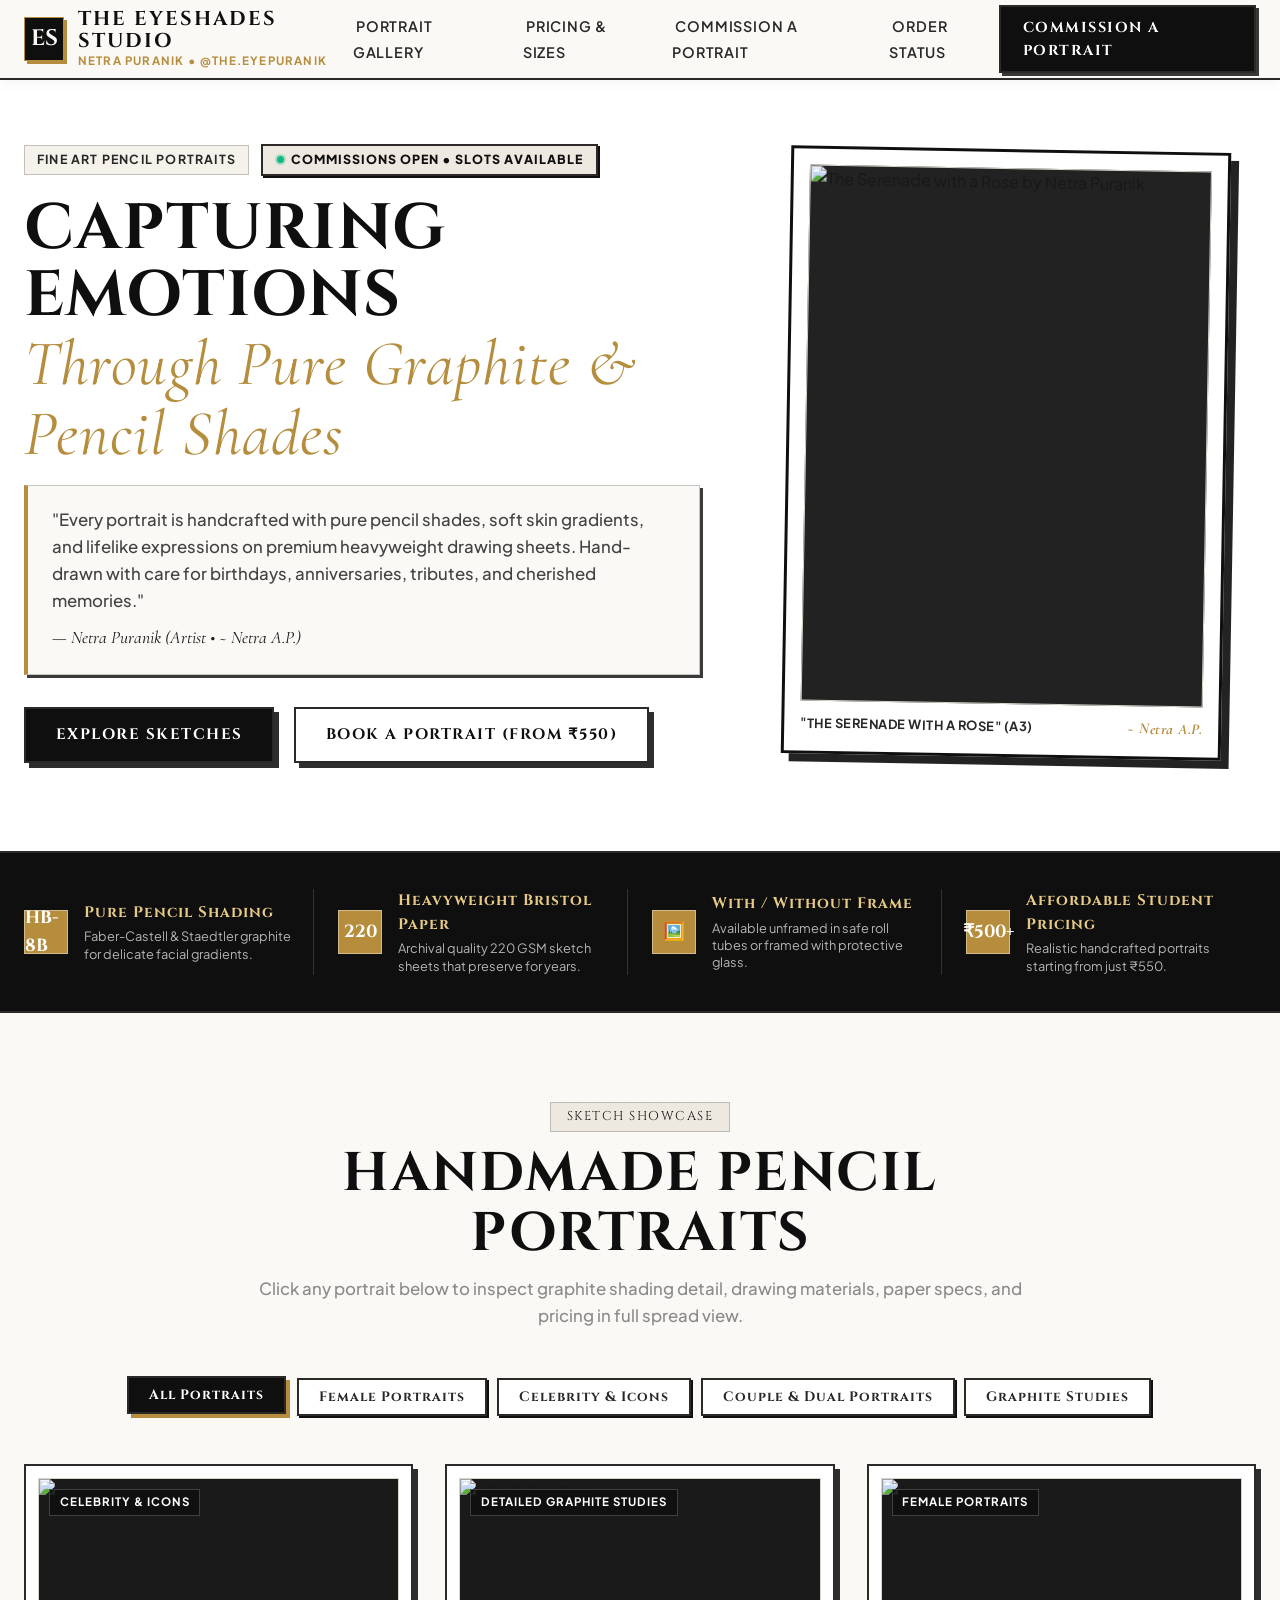
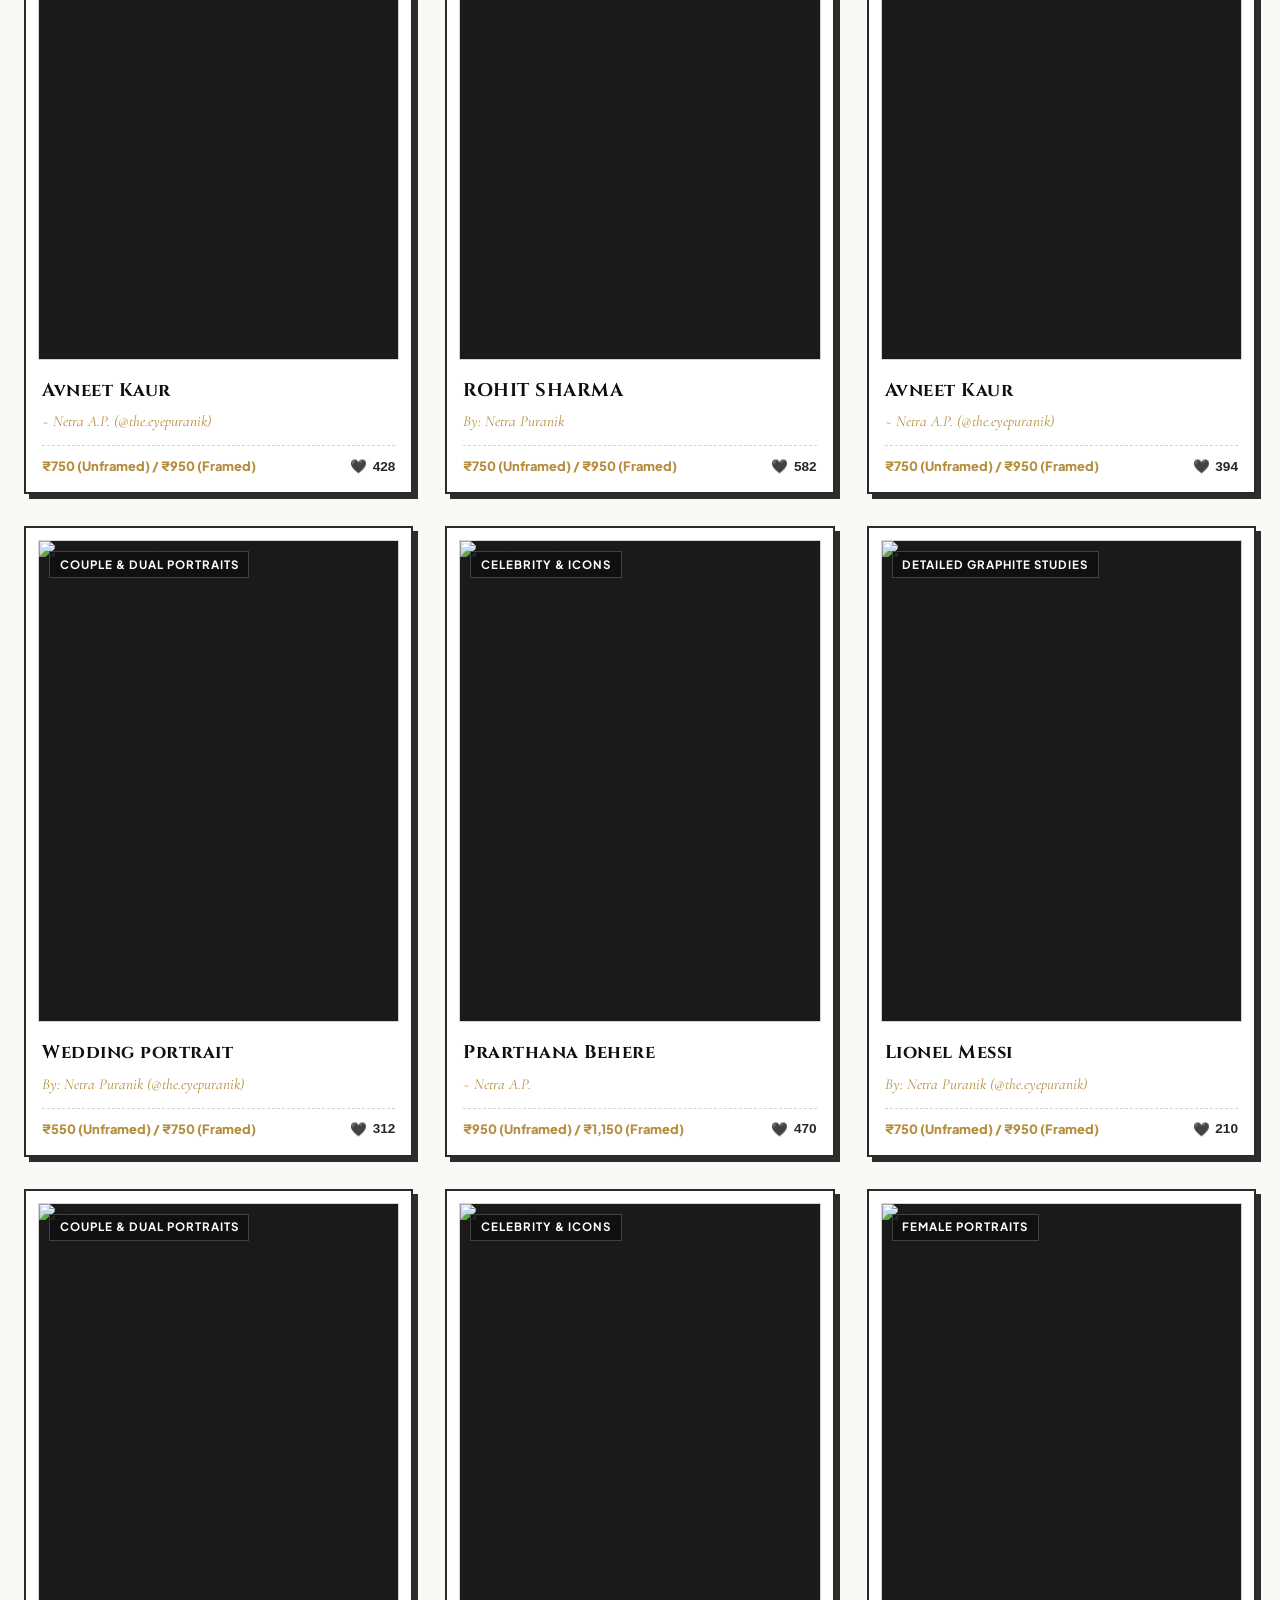
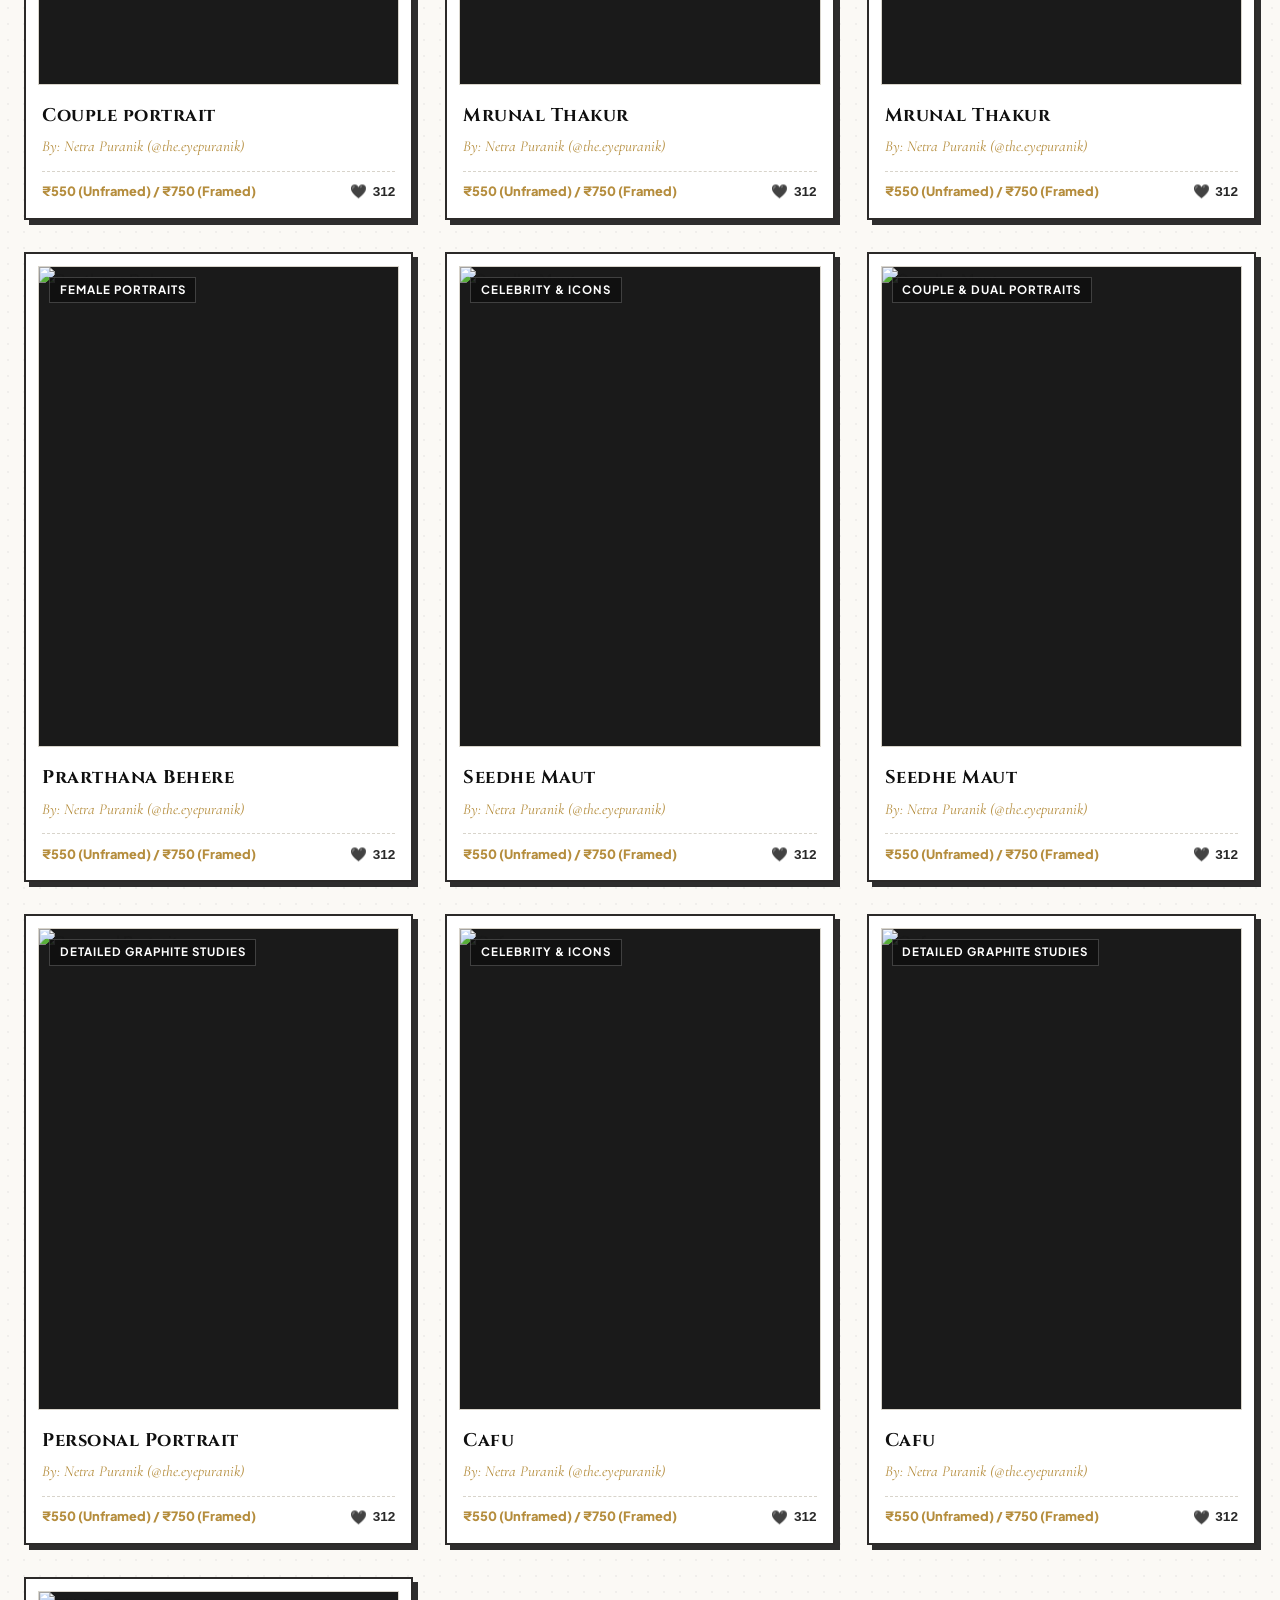
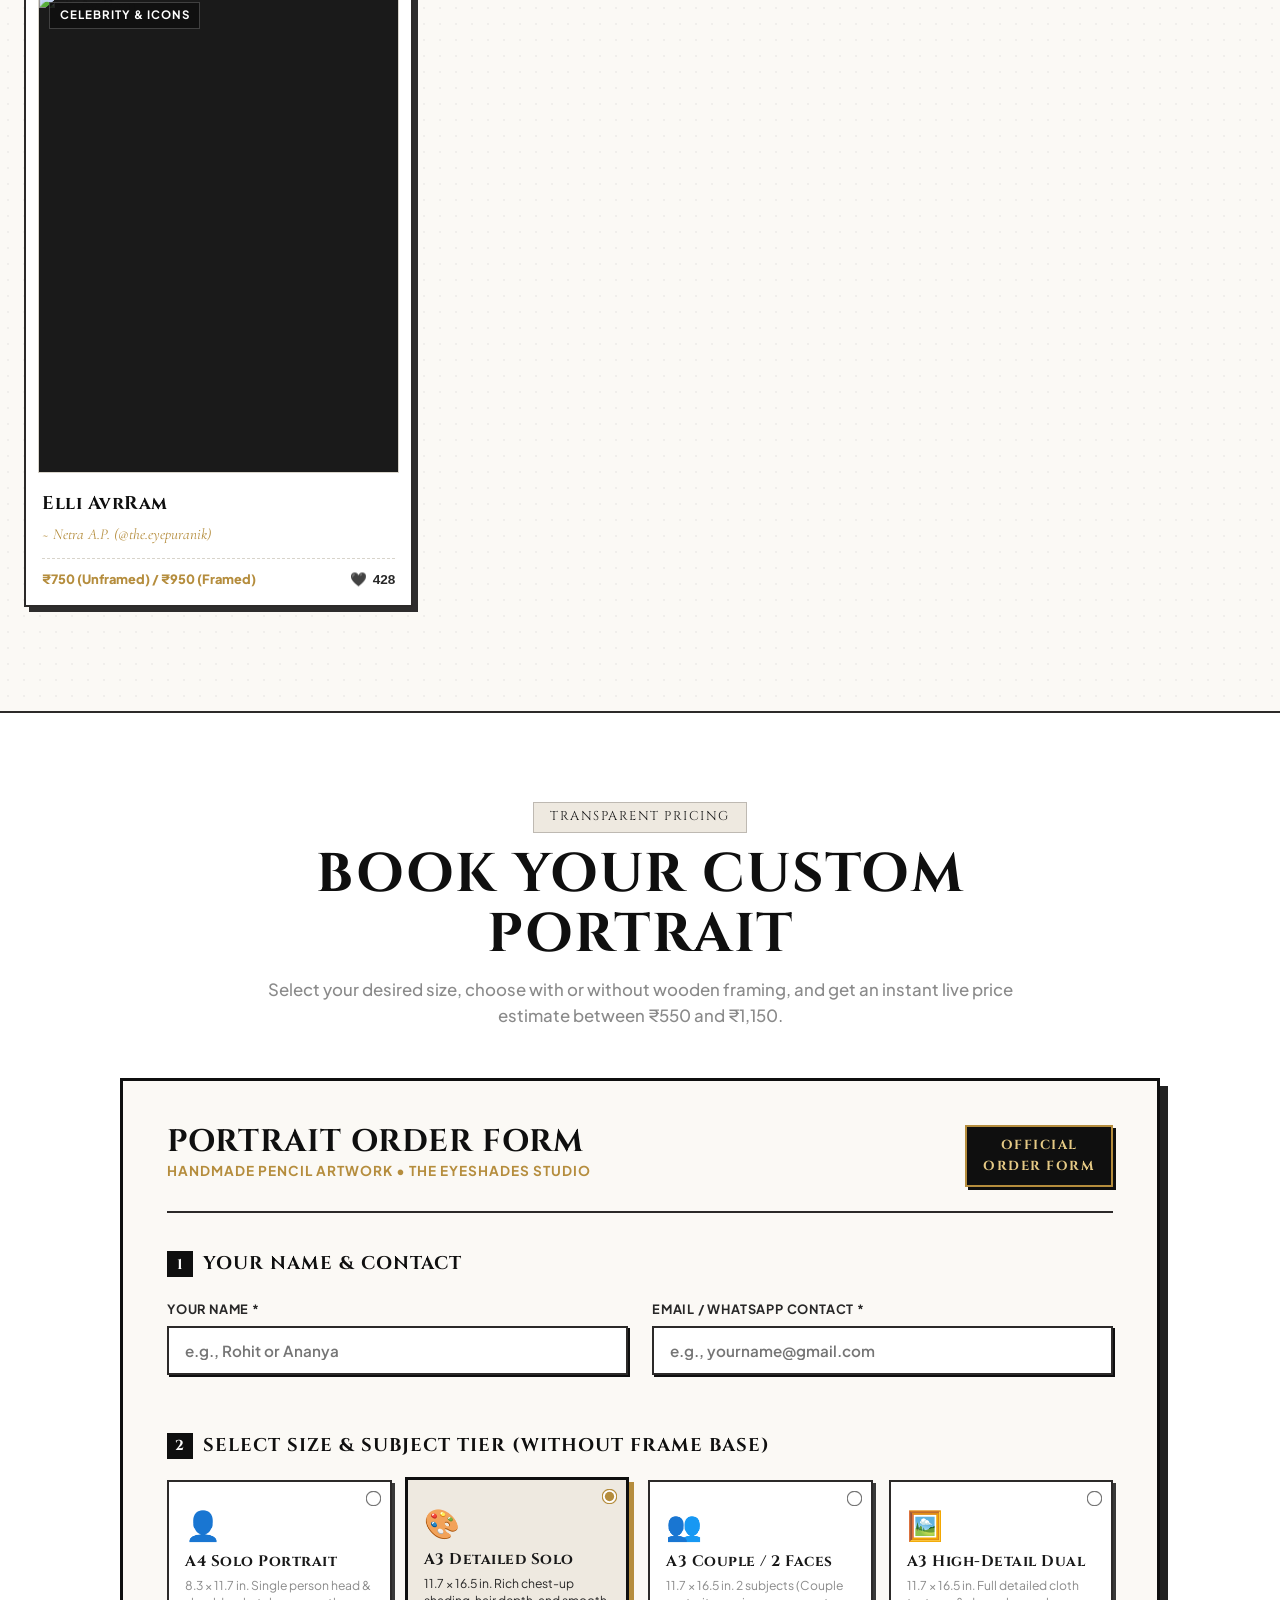
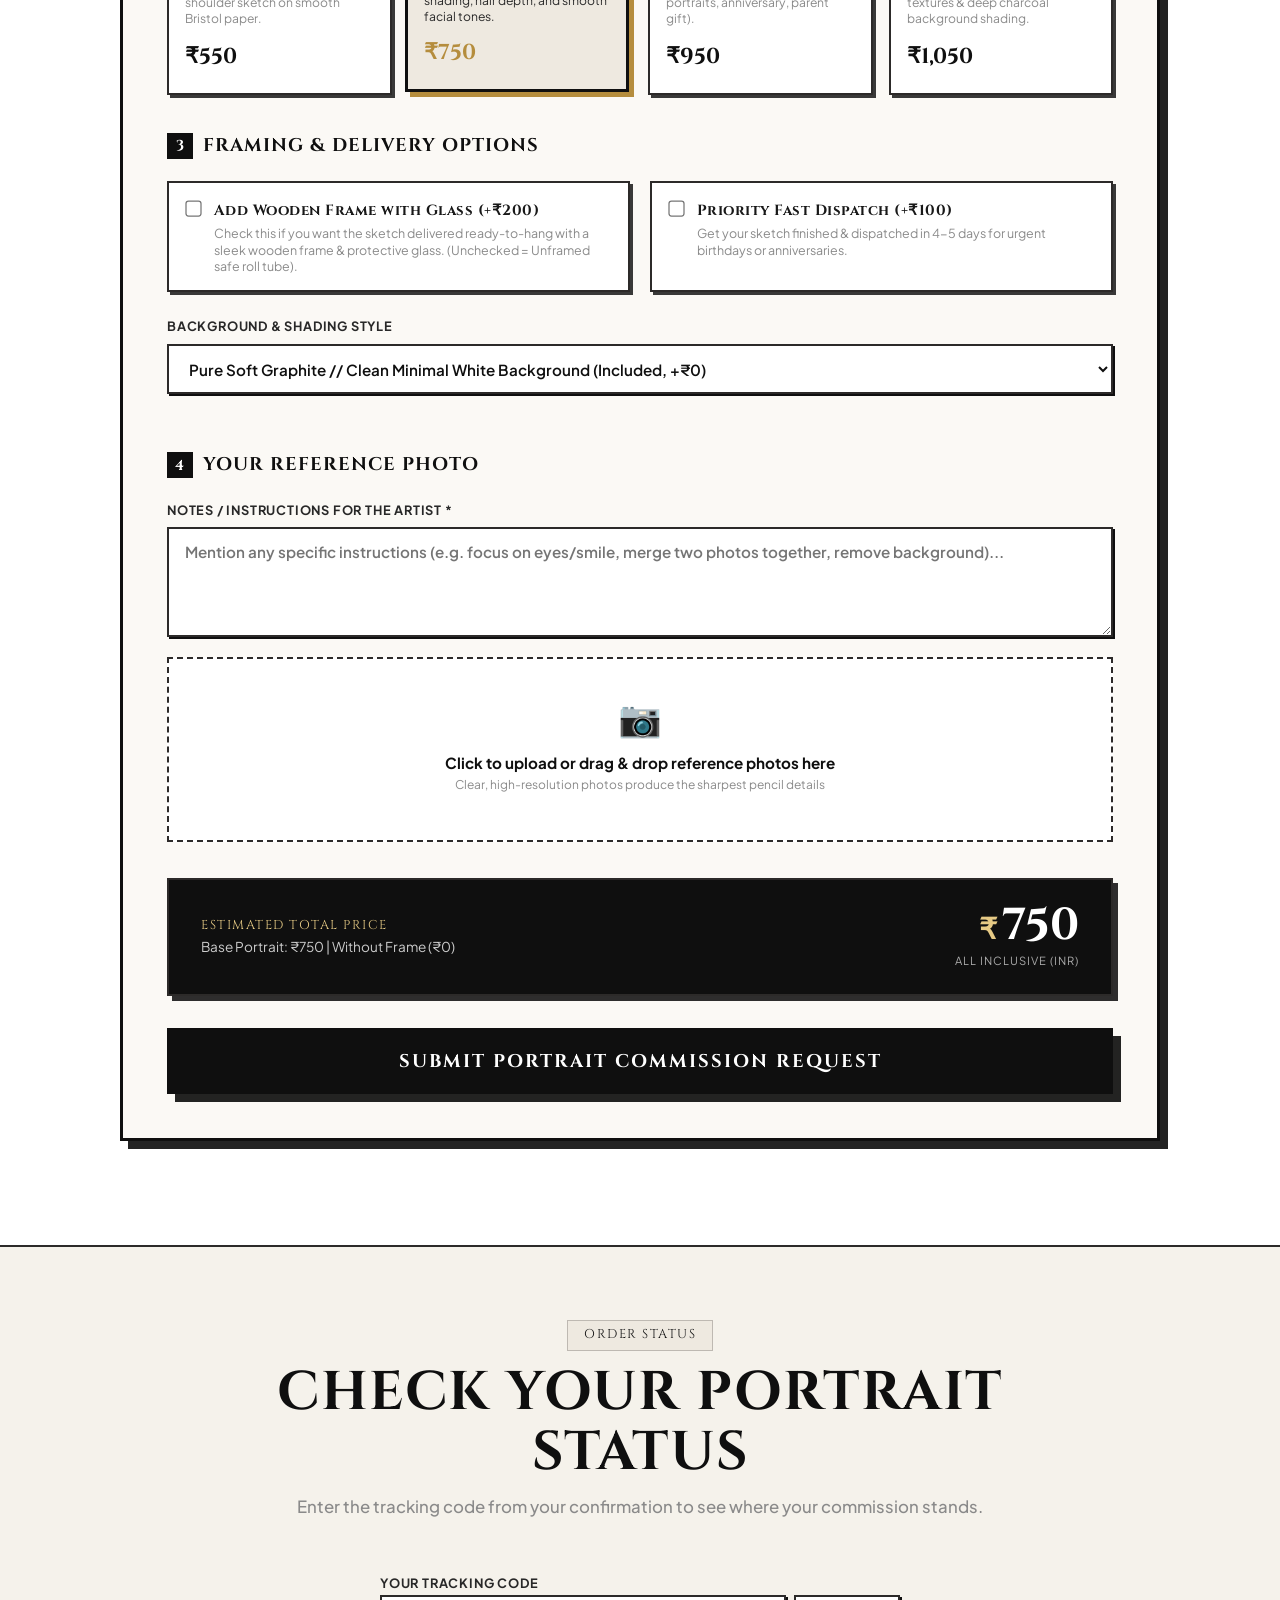
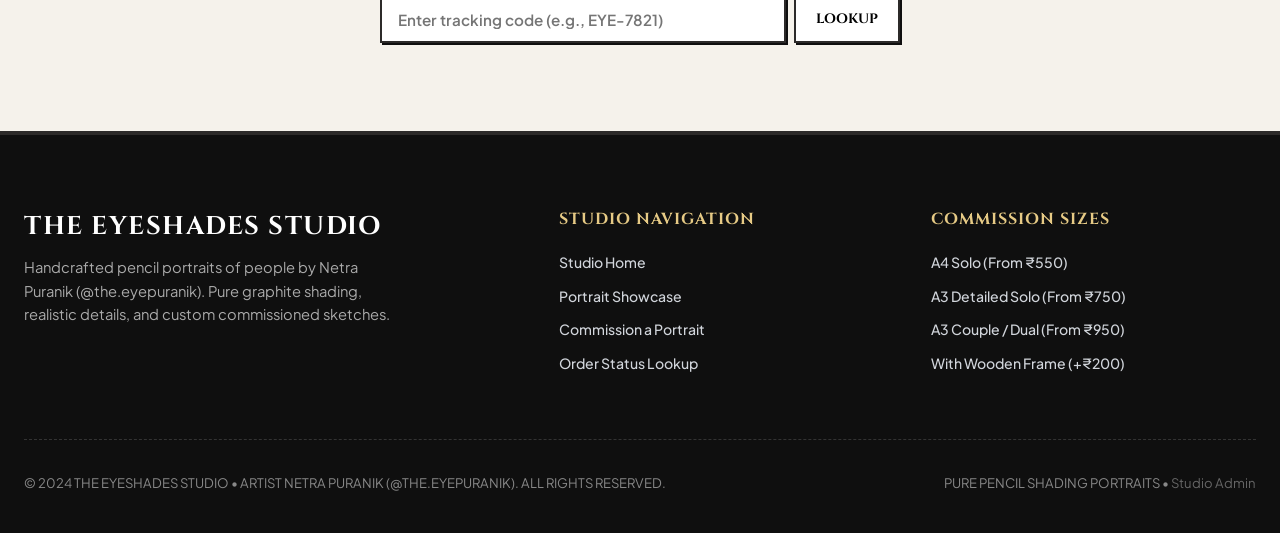
==== index.html @ 14cde2cb "Add files via upload Initial commit: EyeShades Studio frontend + admin dashboard" ====
<!DOCTYPE html>
<html lang="en">
<head>
  <meta charset="UTF-8">
  <meta name="viewport" content="width=device-width, initial-scale=1.0">
  <title>The EyeShades Studio // Handcrafted Pencil Portraits by Netra Puranik</title>
  <meta name="description" content="The EyeShades Studio — Handcrafted realistic pencil portraits and custom graphite sketches of people by artist Netra Puranik (@the.eyepuranik). Pure pencil shades, lifelike emotion, and custom portrait commissions.">
  
  <!-- Stylesheets -->
  <link rel="stylesheet" href="styles.css">
  <link rel="icon" href="data:image/svg+xml,<svg xmlns=%22http://www.w3.org/2000/svg%22 viewBox=%220 0 100 100%22><text y=%22.9em%22 font-size=%2290%22>✏️</text></svg>">
</head>
<body>

  <!-- STICKY STUDIO NAVIGATION -->
  <header class="studio-header">
    <div class="studio-container">
      <div class="nav-wrapper">
        <a href="#hero" class="brand-badge" aria-label="The EyeShades Studio Home">
          <div class="brand-logo-monogram">ES</div>
          <div class="brand-title-wrap">
            <span class="brand-name">THE EYESHADES STUDIO</span>
            <span class="brand-artist-tag">NETRA PURANIK &bull; @THE.EYEPURANIK</span>
          </div>
        </a>

        <nav>
          <ul class="nav-links">
            <li><a href="#gallery" class="nav-link">Portrait Gallery</a></li>
            <li><a href="#pricing" class="nav-link">Pricing &amp; Sizes</a></li>
            <li><a href="#commission" class="nav-link">Commission a Portrait</a></li>
            <li><a href="#queue" class="nav-link">Order Status</a></li>
          </ul>
        </nav>

        <div class="nav-actions">
          <a href="#commission" class="btn-nav-commission">
            <span>COMMISSION A PORTRAIT</span>
          </a>
        </div>
      </div>
    </div>
  </header>

  <!-- =========================================================================
       HERO SECTION: THE ARTISAN PORTRAIT STUDIO
       ========================================================================= -->
  <section id="hero" class="hero-section sketch-paper-pattern">
    <div class="studio-container">
      <div class="hero-grid">
        
        <!-- Left Hero Content -->
        <div class="hero-left-pane">
          <div class="hero-badge-row">
            <span class="hero-studio-pill">FINE ART PENCIL PORTRAITS</span>
            <div class="hero-availability-tag">
              <span class="pulse-dot-green"></span>
              <span>COMMISSIONS OPEN &bull; SLOTS AVAILABLE</span>
            </div>
          </div>

          <h1 class="hero-main-title">
            CAPTURING EMOTIONS <br>
            <span class="serif-italic">Through Pure Graphite &amp; Pencil Shades</span>
          </h1>

          <div class="hero-statement-box">
            <p>
              "Every portrait is handcrafted with pure pencil shades, soft skin gradients, and lifelike expressions on premium heavyweight drawing sheets. Hand-drawn with care for birthdays, anniversaries, tributes, and cherished memories."
            </p>
            <span class="hero-artist-sign">— Netra Puranik (Artist &bull; ~ Netra A.P.)</span>
          </div>

          <div class="hero-cta-group">
            <a href="#gallery" class="btn-studio-primary">
              <span>EXPLORE SKETCHES</span>
            </a>
            <a href="#commission" class="btn-studio-secondary">
              <span>BOOK A PORTRAIT (FROM ₹550)</span>
            </a>
          </div>
        </div>

        <!-- Right Hero Framed Portrait Showcase -->
        <div class="hero-framed-showcase">
          <div class="portrait-mat-frame">
            <div class="portrait-inner-photo">
              <img src="images/Avneet Kaur.jpeg" alt="The Serenade with a Rose by Netra Puranik" onerror="this.onerror=null; this.src='images/portrait_rohit_sharma.jpg';">
            </div>
            <div class="portrait-frame-caption">
              <span>"The Serenade with a Rose" (A3)</span>
              <span class="signature-stamp">~ Netra A.P.</span>
            </div>
          </div>
        </div>

      </div>
    </div>
  </section>

  <!-- =========================================================================
       SECTION: THE CRAFT & ARTISAN MATERIALS
       ========================================================================= -->
  <section id="craft" class="craft-strip-section">
    <div class="studio-container">
      <div class="craft-grid">
        
        <div class="craft-item">
          <div class="craft-icon-badge">HB-8B</div>
          <div class="craft-text">
            <h4>Pure Pencil Shading</h4>
            <p>Faber-Castell &amp; Staedtler graphite for delicate facial gradients.</p>
          </div>
        </div>

        <div class="craft-item">
          <div class="craft-icon-badge">220</div>
          <div class="craft-text">
            <h4>Heavyweight Bristol Paper</h4>
            <p>Archival quality 220 GSM sketch sheets that preserve for years.</p>
          </div>
        </div>

        <div class="craft-item">
          <div class="craft-icon-badge">🖼️</div>
          <div class="craft-text">
            <h4>With / Without Frame</h4>
            <p>Available unframed in safe roll tubes or framed with protective glass.</p>
          </div>
        </div>

        <div class="craft-item">
          <div class="craft-icon-badge">₹500+</div>
          <div class="craft-text">
            <h4>Affordable Student Pricing</h4>
            <p>Realistic handcrafted portraits starting from just ₹550.</p>
          </div>
        </div>

      </div>
    </div>
  </section>

  <!-- =========================================================================
       SECTION: PORTRAIT GALLERY
       ========================================================================= -->
  <section id="gallery" class="gallery-section">
    <div class="studio-container">
      
      <div class="section-header-wrap">
        <span class="section-pill-tag">SKETCH SHOWCASE</span>
        <h2 class="section-heading">HANDMADE PENCIL PORTRAITS</h2>
        <p class="section-subtext">
          Click any portrait below to inspect graphite shading detail, drawing materials, paper specs, and pricing in full spread view.
        </p>
      </div>

      <!-- Filter Tabs -->
      <div class="filter-tabs-strip" id="filterTabs">
        <button class="filter-tab-btn active" data-category="All Portraits">All Portraits</button>
        <button class="filter-tab-btn" data-category="Female Portraits">Female Portraits</button>
        <button class="filter-tab-btn" data-category="Celebrity & Icons">Celebrity &amp; Icons</button>
        <button class="filter-tab-btn" data-category="Couple & Dual Portraits">Couple &amp; Dual Portraits</button>
        <button class="filter-tab-btn" data-category="Detailed Graphite Studies">Graphite Studies</button>
      </div>

      <!-- Portrait Grid -->
      <div class="portrait-grid" id="portraitGalleryGrid">
        <!-- Injected dynamically via app.js -->
      </div>

    </div>
  </section>

  <!-- =========================================================================
       SECTION: COMMISSION INTAKE FORM (THE PORTRAIT AGREEMENT)
       ========================================================================= -->
  <section id="commission" class="commission-section">
    <div class="studio-container">

      <div class="section-header-wrap" id="pricing">
        <span class="section-pill-tag">TRANSPARENT PRICING</span>
        <h2 class="section-heading">BOOK YOUR CUSTOM PORTRAIT</h2>
        <p class="section-subtext">
          Select your desired size, choose with or without wooden framing, and get an instant live price estimate between ₹550 and ₹1,150.
        </p>
      </div>

      <div class="commission-card-frame">
        
        <!-- Header Seal -->
        <div class="commission-header-seal">
          <div class="seal-title-wrap">
            <h3>PORTRAIT ORDER FORM</h3>
            <p>HANDMADE PENCIL ARTWORK &bull; THE EYESHADES STUDIO</p>
          </div>
          <div class="studio-wax-seal">
            <span>OFFICIAL<br>ORDER FORM</span>
          </div>
        </div>

        <form id="commissionForm" novalidate>
          
          <!-- Step 1: Client Information -->
          <fieldset class="form-step-fieldset">
            <legend class="form-step-legend">
              <span class="step-num-badge">1</span>
              <span>YOUR NAME &amp; CONTACT</span>
            </legend>
            
            <div class="form-2col">
              <div class="form-field-group">
                <label for="clientName" class="form-field-label">Your Name *</label>
                <input type="text" id="clientName" class="form-input-text" placeholder="e.g., Rohit or Ananya" required>
              </div>

              <div class="form-field-group">
                <label for="clientEmail" class="form-field-label">Email / WhatsApp Contact *</label>
                <input type="email" id="clientEmail" class="form-input-text" placeholder="e.g., yourname@gmail.com" required>
              </div>
            </div>
          </fieldset>

          <!-- Step 2: Size & Subject Tier -->
          <fieldset class="form-step-fieldset">
            <legend class="form-step-legend">
              <span class="step-num-badge">2</span>
              <span>SELECT SIZE &amp; SUBJECT TIER (WITHOUT FRAME BASE)</span>
            </legend>

            <div class="portrait-tiers-grid">
              
              <!-- Tier 1: A4 Solo -->
              <label class="portrait-tier-card">
                <input type="radio" name="portraitTier" value="tier-a4-solo">
                <span class="tier-icon-symbol">👤</span>
                <h4 class="tier-title">A4 Solo Portrait</h4>
                <p class="tier-desc">8.3 &times; 11.7 in. Single person head &amp; shoulder sketch on smooth Bristol paper.</p>
                <div class="tier-price-val">₹550</div>
              </label>

              <!-- Tier 2: A3 Solo (Default) -->
              <label class="portrait-tier-card selected">
                <input type="radio" name="portraitTier" value="tier-a3-solo" checked>
                <span class="tier-icon-symbol">🎨</span>
                <h4 class="tier-title">A3 Detailed Solo</h4>
                <p class="tier-desc">11.7 &times; 16.5 in. Rich chest-up shading, hair depth, and smooth facial tones.</p>
                <div class="tier-price-val">₹750</div>
              </label>

              <!-- Tier 3: A3 Couple -->
              <label class="portrait-tier-card">
                <input type="radio" name="portraitTier" value="tier-a3-couple">
                <span class="tier-icon-symbol">👥</span>
                <h4 class="tier-title">A3 Couple / 2 Faces</h4>
                <p class="tier-desc">11.7 &times; 16.5 in. 2 subjects (Couple portraits, anniversary, parent gift).</p>
                <div class="tier-price-val">₹950</div>
              </label>

              <!-- Tier 4: A3 Detailed Couple -->
              <label class="portrait-tier-card">
                <input type="radio" name="portraitTier" value="tier-a3-detailed">
                <span class="tier-icon-symbol">🖼️</span>
                <h4 class="tier-title">A3 High-Detail Dual</h4>
                <p class="tier-desc">11.7 &times; 16.5 in. Full detailed cloth textures &amp; deep charcoal background shading.</p>
                <div class="tier-price-val">₹1,050</div>
              </label>

            </div>
          </fieldset>

          <!-- Step 3: Framing & Options -->
          <fieldset class="form-step-fieldset">
            <legend class="form-step-legend">
              <span class="step-num-badge">3</span>
              <span>FRAMING &amp; DELIVERY OPTIONS</span>
            </legend>

            <div class="options-2col-grid">
              
              <!-- Framing Option: +₹200 -->
              <label class="option-toggle-card">
                <input type="checkbox" id="framingToggle">
                <div class="option-text">
                  <h5>Add Wooden Frame with Glass (+₹200)</h5>
                  <p>Check this if you want the sketch delivered ready-to-hang with a sleek wooden frame &amp; protective glass. (Unchecked = Unframed safe roll tube).</p>
                </div>
              </label>

              <!-- Rush Order: +₹100 -->
              <label class="option-toggle-card">
                <input type="checkbox" id="rushToggle">
                <div class="option-text">
                  <h5>Priority Fast Dispatch (+₹100)</h5>
                  <p>Get your sketch finished &amp; dispatched in 4-5 days for urgent birthdays or anniversaries.</p>
                </div>
              </label>

            </div>

            <!-- Shading Depth Option -->
            <div class="form-field-group" style="margin-top: 1.5rem;">
              <label for="shadingDepthSelect" class="form-field-label">Background &amp; Shading Style</label>
              <select id="shadingDepthSelect" class="form-select-field">
                <option value="pure-graphite" selected>Pure Soft Graphite // Clean Minimal White Background (Included, +₹0)</option>
                <option value="charcoal-blend">Graphite Face + Deep Charcoal Hair &amp; Clothes Contrast (+₹50)</option>
                <option value="full-shadow-vignette">Full Dramatic Dark Charcoal Background Halo (+₹100)</option>
              </select>
            </div>
          </fieldset>

          <!-- Step 4: Reference Photo Upload -->
          <fieldset class="form-step-fieldset">
            <legend class="form-step-legend">
              <span class="step-num-badge">4</span>
              <span>YOUR REFERENCE PHOTO</span>
            </legend>

            <div class="form-field-group">
              <label for="conceptBrief" class="form-field-label">Notes / Instructions for the Artist *</label>
              <textarea id="conceptBrief" class="form-textarea-field" placeholder="Mention any specific instructions (e.g. focus on eyes/smile, merge two photos together, remove background)..." required></textarea>
            </div>

            <!-- Dropzone -->
            <div class="photo-dropzone-box" id="photoDropzone">
              <input type="file" id="referenceFileInput" multiple accept="image/*" style="display: none;">
              <span class="dropzone-icon-art">📷</span>
              <p class="dropzone-main-text">Click to upload or drag &amp; drop reference photos here</p>
              <p class="dropzone-sub-hint">Clear, high-resolution photos produce the sharpest pencil details</p>
              
              <div class="preview-photos-strip" id="previewStrip"></div>
            </div>
          </fieldset>

          <!-- Live Budget Summary in Rupees -->
          <div class="budget-summary-bar">
            <div class="budget-breakdown-wrap">
              <span class="budget-label-tag">ESTIMATED TOTAL PRICE</span>
              <span class="budget-items-text" id="estimatorBreakdownDisplay">Base Portrait: ₹750 | Without Frame (₹0)</span>
            </div>

            <div class="budget-price-container">
              <span class="currency-sym">₹</span>
              <span class="price-big-number" id="estimatorPriceDisplay">750</span>
              <span class="price-subnote">ALL INCLUSIVE (INR)</span>
            </div>
          </div>

          <!-- Submit Button -->
          <button type="submit" id="btnSubmitPortrait" class="btn-submit-portrait">
            SUBMIT PORTRAIT COMMISSION REQUEST
          </button>

        </form>

      </div>
    </div>
  </section>

  <!-- =========================================================================
       SECTION: CHECK YOUR ORDER STATUS
       (Customers can only look up their own order by tracking code — the
       full order list lives in the private studio dashboard, not here.)
       ========================================================================= -->
  <section id="queue" class="queue-section">
    <div class="studio-container">

      <div class="section-header-wrap">
        <span class="section-pill-tag">ORDER STATUS</span>
        <h2 class="section-heading">CHECK YOUR PORTRAIT STATUS</h2>
        <p class="section-subtext">
          Enter the tracking code from your confirmation to see where your commission stands.
        </p>
      </div>

      <!-- Tracking Search Box -->
      <div style="margin: 0 auto; max-width: 520px;">
        <label for="queueSearchInput" class="form-field-label">Your Tracking Code</label>
        <div style="display: flex; gap: 0.5rem;">
          <input type="text" id="queueSearchInput" class="form-input-text" placeholder="Enter tracking code (e.g., EYE-7821)">
          <button id="queueSearchBtn" class="btn-lightbox-nav" style="padding: 0 1.25rem;">
            LOOKUP
          </button>
        </div>
        <div id="queueSearchResult"></div>
      </div>

    </div>
  </section>

  <!-- =========================================================================
       PORTRAIT LIGHTBOX MODAL
       ========================================================================= -->
  <div id="lightboxModal" class="lightbox-modal" role="dialog" aria-modal="true" aria-hidden="true">
    <div class="lightbox-matting-frame">
      <button class="modal-close-btn" id="lightboxCloseBtn" title="Close Lightbox">&times;</button>
      
      <!-- Visual Canvas -->
      <div class="lightbox-visual-pane">
        <div class="lightbox-image-wrapper" id="lightboxImageWrap">
          <img src="" alt="" class="lightbox-main-img" id="lightboxImage">
          <span class="lightbox-zoom-hint">🔍 Click to Zoom &amp; Pan Shading</span>
        </div>
      </div>

      <!-- Artwork Details -->
      <div class="lightbox-details-pane">
        <div>
          <span class="lightbox-pill-category" id="lightboxCategory">Portrait</span>
        </div>

        <h2 class="lightbox-title" id="lightboxTitle">Portrait Title</h2>
        <div class="lightbox-signature" id="lightboxSignature">~ Netra A.P.</div>

        <div class="lightbox-lore-box">
          <p id="lightboxLore">"Lore description..."</p>
        </div>

        <table class="lightbox-spec-table">
          <tr>
            <td>Medium</td>
            <td id="lightboxMedium">Pure Graphite &amp; Charcoal</td>
          </tr>
          <tr>
            <td>Paper Type</td>
            <td id="lightboxPaper">Heavyweight Fine Art Sheet</td>
          </tr>
          <tr>
            <td>Dimensions</td>
            <td id="lightboxDimensions">11.7 x 16.5 in (A3)</td>
          </tr>
          <tr>
            <td>Pricing</td>
            <td id="lightboxPrice" style="font-weight: 800; color: var(--accent-ochre);">₹750 (Unframed) / ₹950 (Framed)</td>
          </tr>
          <tr>
            <td>Pencils &amp; Tools</td>
            <td id="lightboxTools">
              <!-- Pill chips -->
            </td>
          </tr>
        </table>

        <div class="lightbox-action-row">
          <button class="card-like-btn" id="lightboxLikeBtn" style="font-size: 1rem;">
            🖤 <span id="lightboxLikeCount">0</span>
          </button>

          <div style="display: flex; gap: 0.5rem;">
            <button class="btn-lightbox-nav" id="lightboxPrevBtn">&larr; PREVIOUS</button>
            <button class="btn-lightbox-nav" id="lightboxNextBtn">NEXT &rarr;</button>
          </div>
        </div>
      </div>

    </div>
  </div>

  <!-- =========================================================================
       SUCCESS MODAL
       ========================================================================= -->
  <div id="successModal" class="success-modal" role="dialog" aria-modal="true" aria-hidden="true">
    <div class="success-studio-card">
      <span class="success-icon-seal">✏️</span>
      <h3 class="success-main-title">REQUEST SENT FOR REVIEW</h3>
      <p style="color: var(--accent-ochre); font-weight: 700; font-size: 0.95rem;">
        YOUR REQUEST IS AWAITING STUDIO CONFIRMATION
      </p>

      <div class="tracking-box-panel">
        <span class="tracking-label-sub">YOUR STUDIO TRACKING CODE</span>
        <div class="tracking-code-highlight" id="successTrackingCode">#EYE-7824</div>
      </div>

      <p style="font-size: 0.9rem; color: #666; margin-bottom: 1.5rem; line-height: 1.5;">
        Netra Puranik will review your reference photo and brief, confirm your final price, and reach out within 24 hours. Use your tracking code above to check your status any time.
      </p>

      <button id="successCloseBtn" class="btn-submit-portrait" style="padding: 0.8rem 1.5rem; font-size: 0.95rem;">
        RETURN TO STUDIO
      </button>
    </div>
  </div>

  <div id="toastContainer" class="toast-container"></div>

  <!-- =========================================================================
       FOOTER
       ========================================================================= -->
  <footer class="studio-footer">
    <div class="studio-container">
      <div class="footer-grid">
        
        <div class="footer-brand">
          <h3>THE EYESHADES STUDIO</h3>
          <p>
            Handcrafted pencil portraits of people by Netra Puranik (@the.eyepuranik). Pure graphite shading, realistic details, and custom commissioned sketches.
          </p>
        </div>

        <div class="footer-col">
          <h5>STUDIO NAVIGATION</h5>
          <ul class="footer-links-list">
            <li><a href="#hero">Studio Home</a></li>
            <li><a href="#gallery">Portrait Showcase</a></li>
            <li><a href="#commission">Commission a Portrait</a></li>
            <li><a href="#queue">Order Status Lookup</a></li>
          </ul>
        </div>

        <div class="footer-col">
          <h5>COMMISSION SIZES</h5>
          <ul class="footer-links-list">
            <li><a href="#commission">A4 Solo (From ₹550)</a></li>
            <li><a href="#commission">A3 Detailed Solo (From ₹750)</a></li>
            <li><a href="#commission">A3 Couple / Dual (From ₹950)</a></li>
            <li><a href="#commission">With Wooden Frame (+₹200)</a></li>
          </ul>
        </div>

      </div>

      <div class="footer-bottom-row">
        <span>&copy; 2024 THE EYESHADES STUDIO &bull; ARTIST NETRA PURANIK (@THE.EYEPURANIK). ALL RIGHTS RESERVED.</span>
        <span>PURE PENCIL SHADING PORTRAITS &bull; <a href="admin.html" style="color: #666; text-decoration: none;">Studio Admin</a></span>
      </div>
    </div>
  </footer>

  <!-- Scripts (Clean Global Loading - No CORS or module issues) -->
  <script src="api.js"></script>
  <script src="app.js"></script>
</body>
</html>
---- styles.css ----
/* ==========================================================================
   THE EYESHADES STUDIO - PENCIL PORTRAIT DESIGN SYSTEM & STYLESHEET
   ========================================================================== */

@import url('https://fonts.googleapis.com/css2?family=Cinzel:wght@500;700;900&family=Cormorant+Garamond:ital,wght@0,400;0,600;0,700;1,400;1,600&family=Plus+Jakarta+Sans:ital,wght@0,400;0,500;0,600;0,700;0,800;1,400&family=Bebas+Neue&display=swap');

:root {
  /* Studio Art Palette */
  --bg-paper: #fbf9f5;
  --bg-paper-pure: #ffffff;
  --bg-paper-card: #f5f2eb;
  --bg-paper-warm: #eee9e0;
  
  /* Graphite & Charcoal Scale */
  --graphite-9b: #0f0f0f;
  --graphite-8b: #181818;
  --graphite-6b: #282828;
  --graphite-4b: #424242;
  --graphite-2b: #616161;
  --graphite-hb: #8a8a8a;
  --graphite-light: #d8d4cb;
  --graphite-border: #2c2a29;

  /* Studio Accents */
  --accent-ochre: #b58d3d;
  --accent-ochre-light: #e6ca85;
  --accent-gold: #c59b27;
  --accent-charcoal: #1c1c1c;
  --accent-amber: #c85a17;

  /* Typography */
  --font-brand: 'Cinzel', serif;
  --font-serif: 'Cormorant Garamond', Georgia, serif;
  --font-title: 'Bebas Neue', sans-serif;
  --font-body: 'Plus Jakarta Sans', -apple-system, BlinkMacSystemFont, sans-serif;

  /* Studio Borders & Natural Pencil Shadows */
  --border-pencil: 2px solid var(--graphite-border);
  --border-pencil-thick: 3px solid var(--graphite-9b);
  --border-pencil-thin: 1px solid rgba(44, 42, 41, 0.25);
  --shadow-studio-sm: 3px 3px 0px rgba(24, 24, 24, 0.85);
  --shadow-studio: 5px 5px 0px rgba(24, 24, 24, 0.9);
  --shadow-studio-lg: 8px 8px 0px rgba(24, 24, 24, 0.95);
  --shadow-framed: 0 15px 35px rgba(0,0,0,0.12), 0 5px 15px rgba(0,0,0,0.08);

  /* Transitions */
  --transition-smooth: all 0.25s cubic-bezier(0.16, 1, 0.3, 1);
  --transition-snappy: all 0.15s ease-out;
}

/* Reset & Base Setup */
*, *::before, *::after {
  box-sizing: border-box;
  margin: 0;
  padding: 0;
}

html {
  scroll-behavior: smooth;
  font-size: 16px;
}

body {
  background-color: var(--bg-paper);
  color: var(--graphite-8b);
  font-family: var(--font-body);
  line-height: 1.6;
  overflow-x: hidden;
  position: relative;
  /* Natural Fine-Grain Paper Texture */
  background-image: 
    radial-gradient(circle, rgba(40, 40, 40, 0.05) 1px, transparent 1px);
  background-size: 16px 16px;
}

/* Fine Artist Paper Texture Overlay */
.sketch-paper-pattern {
  background-image: 
    repeating-linear-gradient(45deg, rgba(0,0,0,0.02) 0, rgba(0,0,0,0.02) 1px, transparent 0, transparent 6px),
    repeating-linear-gradient(-45deg, rgba(0,0,0,0.02) 0, rgba(0,0,0,0.02) 1px, transparent 0, transparent 6px);
}

/* Selection */
::selection {
  background: var(--accent-ochre-light);
  color: var(--graphite-9b);
}

/* Custom Scrollbar */
::-webkit-scrollbar {
  width: 9px;
}
::-webkit-scrollbar-track {
  background: var(--bg-paper-card);
  border-left: 1px solid var(--graphite-light);
}
::-webkit-scrollbar-thumb {
  background: var(--graphite-6b);
  border-radius: 0;
}
::-webkit-scrollbar-thumb:hover {
  background: var(--accent-ochre);
}

/* Container */
.studio-container {
  max-width: 1280px;
  margin: 0 auto;
  padding: 0 1.5rem;
}

/* ==========================================================================
   NAVIGATION BAR
   ========================================================================== */
.studio-header {
  position: sticky;
  top: 0;
  z-index: 100;
  background: rgba(251, 249, 245, 0.96);
  backdrop-filter: blur(10px);
  border-bottom: var(--border-pencil);
  box-shadow: 0 4px 12px rgba(0, 0, 0, 0.04);
}

.nav-wrapper {
  display: flex;
  align-items: center;
  justify-content: space-between;
  height: 78px;
}

.brand-badge {
  display: flex;
  align-items: center;
  gap: 0.85rem;
  text-decoration: none;
  color: var(--graphite-9b);
}

.brand-logo-monogram {
  background: var(--graphite-9b);
  color: var(--bg-paper);
  font-family: var(--font-brand);
  font-size: 1.4rem;
  font-weight: 700;
  width: 44px;
  height: 44px;
  display: flex;
  align-items: center;
  justify-content: center;
  border: 1px solid var(--accent-ochre);
  box-shadow: 3px 3px 0 var(--accent-ochre);
  transition: var(--transition-smooth);
}

.brand-badge:hover .brand-logo-monogram {
  transform: translate(-2px, -2px);
  box-shadow: 5px 5px 0 var(--graphite-9b);
  background: var(--accent-ochre);
  color: #fff;
}

.brand-title-wrap {
  display: flex;
  flex-direction: column;
}

.brand-name {
  font-family: var(--font-brand);
  font-size: 1.25rem;
  font-weight: 700;
  letter-spacing: 2px;
  line-height: 1.1;
}

.brand-artist-tag {
  font-size: 0.72rem;
  font-weight: 700;
  letter-spacing: 1.2px;
  text-transform: uppercase;
  color: var(--accent-ochre);
}

.nav-links {
  display: flex;
  align-items: center;
  gap: 1.75rem;
  list-style: none;
}

.nav-link {
  text-decoration: none;
  color: var(--graphite-6b);
  font-weight: 600;
  font-size: 0.9rem;
  letter-spacing: 0.8px;
  text-transform: uppercase;
  padding: 0.4rem 0.2rem;
  position: relative;
  transition: var(--transition-smooth);
}

.nav-link::after {
  content: '';
  position: absolute;
  bottom: 0;
  left: 0;
  width: 0;
  height: 2px;
  background: var(--accent-ochre);
  transition: width 0.2s ease;
}

.nav-link:hover {
  color: var(--graphite-9b);
}

.nav-link:hover::after {
  width: 100%;
}

.nav-actions {
  display: flex;
  align-items: center;
  gap: 1rem;
}

.btn-nav-commission {
  background: var(--graphite-9b);
  color: #ffffff;
  text-decoration: none;
  font-family: var(--font-brand);
  font-size: 0.9rem;
  font-weight: 700;
  letter-spacing: 1.5px;
  padding: 0.55rem 1.35rem;
  border: var(--border-pencil);
  box-shadow: var(--shadow-studio-sm);
  display: inline-flex;
  align-items: center;
  gap: 0.5rem;
  transition: var(--transition-smooth);
}

.btn-nav-commission:hover {
  background: var(--accent-ochre);
  color: #fff;
  transform: translate(-2px, -2px);
  box-shadow: var(--shadow-studio);
}

/* ==========================================================================
   HERO SECTION: THE ARTISAN PORTRAIT STUDIO
   ========================================================================== */
.hero-section {
  position: relative;
  padding: 4rem 0 5.5rem;
  background: var(--bg-paper-pure);
  border-bottom: var(--border-pencil);
  overflow: hidden;
}

.hero-grid {
  display: grid;
  grid-template-columns: 1.15fr 0.85fr;
  gap: 3.5rem;
  align-items: center;
}

.hero-badge-row {
  display: inline-flex;
  align-items: center;
  gap: 0.75rem;
  margin-bottom: 1.25rem;
  flex-wrap: wrap;
}

.hero-studio-pill {
  background: var(--bg-paper-card);
  border: var(--border-pencil-thin);
  font-size: 0.78rem;
  font-weight: 700;
  letter-spacing: 1.2px;
  text-transform: uppercase;
  padding: 0.25rem 0.75rem;
  color: var(--graphite-6b);
}

.hero-availability-tag {
  background: var(--bg-paper-warm);
  border: var(--border-pencil);
  box-shadow: 2px 2px 0 var(--graphite-9b);
  padding: 0.25rem 0.85rem;
  font-size: 0.78rem;
  font-weight: 800;
  letter-spacing: 1px;
  text-transform: uppercase;
  color: var(--graphite-9b);
  display: inline-flex;
  align-items: center;
  gap: 0.45rem;
}

.pulse-dot-green {
  width: 7px;
  height: 7px;
  background: #10b981;
  border-radius: 50%;
  box-shadow: 0 0 0 2px rgba(16, 185, 129, 0.3);
}

.hero-main-title {
  font-family: var(--font-brand);
  font-size: clamp(2.6rem, 5vw, 4.2rem);
  line-height: 1.05;
  color: var(--graphite-9b);
  letter-spacing: 1px;
  margin-bottom: 1rem;
}

.hero-main-title .serif-italic {
  font-family: var(--font-serif);
  font-style: italic;
  font-weight: 400;
  color: var(--accent-ochre);
}

.hero-statement-box {
  background: var(--bg-paper);
  border-left: 4px solid var(--accent-ochre);
  border-top: var(--border-pencil-thin);
  border-right: var(--border-pencil-thin);
  border-bottom: var(--border-pencil-thin);
  padding: 1.35rem 1.5rem;
  margin-bottom: 2rem;
  box-shadow: var(--shadow-studio-sm);
}

.hero-statement-box p {
  font-size: 1.05rem;
  color: var(--graphite-4b);
  font-weight: 500;
  line-height: 1.6;
}

.hero-artist-sign {
  display: block;
  font-family: var(--font-serif);
  font-style: italic;
  font-size: 1.1rem;
  color: var(--graphite-8b);
  margin-top: 0.6rem;
}

.hero-cta-group {
  display: flex;
  align-items: center;
  gap: 1.25rem;
  flex-wrap: wrap;
}

.btn-studio-primary {
  background: var(--graphite-9b);
  color: #fff;
  font-family: var(--font-brand);
  font-size: 0.95rem;
  font-weight: 700;
  letter-spacing: 1.5px;
  padding: 0.85rem 1.85rem;
  border: var(--border-pencil);
  box-shadow: var(--shadow-studio);
  text-decoration: none;
  cursor: pointer;
  transition: var(--transition-smooth);
}

.btn-studio-primary:hover {
  background: var(--accent-ochre);
  transform: translate(-3px, -3px);
  box-shadow: var(--shadow-studio-lg);
}

.btn-studio-secondary {
  background: var(--bg-paper-pure);
  color: var(--graphite-9b);
  font-family: var(--font-brand);
  font-size: 0.95rem;
  font-weight: 700;
  letter-spacing: 1.5px;
  padding: 0.85rem 1.85rem;
  border: var(--border-pencil);
  box-shadow: var(--shadow-studio);
  text-decoration: none;
  cursor: pointer;
  transition: var(--transition-smooth);
}

.btn-studio-secondary:hover {
  background: var(--bg-paper-warm);
  transform: translate(-3px, -3px);
  box-shadow: var(--shadow-studio-lg);
}

/* Hero Framed Portrait Showcase */
.hero-framed-showcase {
  position: relative;
  display: flex;
  justify-content: center;
}

.portrait-mat-frame {
  background: #ffffff;
  padding: 16px;
  border: var(--border-pencil-thick);
  box-shadow: var(--shadow-studio-lg);
  position: relative;
  max-width: 440px;
  width: 100%;
  transform: rotate(1deg);
  transition: var(--transition-smooth);
}

.portrait-mat-frame:hover {
  transform: rotate(0deg) scale(1.02);
  box-shadow: 12px 12px 0 var(--accent-ochre);
}

.portrait-inner-photo {
  position: relative;
  overflow: hidden;
  border: 1px solid var(--graphite-light);
  aspect-ratio: 3/4;
  background: #222;
}

.portrait-inner-photo img {
  width: 100%;
  height: 100%;
  object-fit: cover;
  display: block;
  transition: transform 0.6s ease;
}

.portrait-mat-frame:hover .portrait-inner-photo img {
  transform: scale(1.04);
}

.portrait-frame-caption {
  display: flex;
  justify-content: space-between;
  align-items: center;
  margin-top: 10px;
  font-size: 0.8rem;
  font-weight: 700;
  color: var(--graphite-6b);
  letter-spacing: 0.5px;
  text-transform: uppercase;
}

.signature-stamp {
  font-family: var(--font-serif);
  font-style: italic;
  color: var(--accent-ochre);
  font-size: 0.95rem;
  text-transform: none;
}

/* ==========================================================================
   SECTION: STUDIO CRAFT & MEDIUM SPECS
   ========================================================================== */
.craft-strip-section {
  background: var(--graphite-9b);
  color: #ffffff;
  padding: 2.25rem 0;
  border-bottom: var(--border-pencil);
}

.craft-grid {
  display: grid;
  grid-template-columns: repeat(4, 1fr);
  gap: 1.5rem;
}

.craft-item {
  display: flex;
  align-items: center;
  gap: 1rem;
  border-right: 1px solid rgba(255, 255, 255, 0.15);
  padding-right: 1rem;
}

.craft-item:last-child {
  border-right: none;
}

.craft-icon-badge {
  background: var(--accent-ochre);
  color: #fff;
  font-family: var(--font-brand);
  font-size: 1.1rem;
  font-weight: 700;
  width: 44px;
  height: 44px;
  display: flex;
  align-items: center;
  justify-content: center;
  border: 1px solid rgba(255, 255, 255, 0.4);
  flex-shrink: 0;
}

.craft-text h4 {
  font-family: var(--font-brand);
  font-size: 0.95rem;
  letter-spacing: 1px;
  color: var(--accent-ochre-light);
  margin-bottom: 0.2rem;
}

.craft-text p {
  font-size: 0.8rem;
  color: #b5b5b5;
  line-height: 1.35;
}

/* ==========================================================================
   SECTION: PORTRAIT GALLERY
   ========================================================================== */
.gallery-section {
  padding: 5.5rem 0 6.5rem;
  position: relative;
}

.section-header-wrap {
  text-align: center;
  max-width: 780px;
  margin: 0 auto 3rem;
}

.section-pill-tag {
  display: inline-block;
  background: var(--bg-paper-warm);
  color: var(--graphite-8b);
  border: var(--border-pencil-thin);
  font-family: var(--font-brand);
  font-size: 0.8rem;
  letter-spacing: 1.5px;
  padding: 0.25rem 1rem;
  margin-bottom: 0.75rem;
  text-transform: uppercase;
}

.section-heading {
  font-family: var(--font-brand);
  font-size: clamp(2.2rem, 4.5vw, 3.4rem);
  letter-spacing: 1.5px;
  color: var(--graphite-9b);
  line-height: 1.1;
  margin-bottom: 0.75rem;
}

.section-subtext {
  font-size: 1.05rem;
  color: var(--graphite-hb);
  font-weight: 500;
}

/* Category Filter Tabs */
.filter-tabs-strip {
  display: flex;
  justify-content: center;
  align-items: center;
  gap: 0.6rem;
  flex-wrap: wrap;
  margin-bottom: 3rem;
}

.filter-tab-btn {
  background: var(--bg-paper-pure);
  color: var(--graphite-6b);
  border: var(--border-pencil);
  box-shadow: 2px 2px 0 var(--graphite-9b);
  font-family: var(--font-brand);
  font-size: 0.85rem;
  font-weight: 700;
  letter-spacing: 1px;
  padding: 0.5rem 1.25rem;
  cursor: pointer;
  transition: var(--transition-smooth);
}

.filter-tab-btn:hover {
  background: var(--bg-paper-warm);
  transform: translate(-2px, -2px);
  box-shadow: var(--shadow-studio-sm);
}

.filter-tab-btn.active {
  background: var(--graphite-9b);
  color: #fff;
  box-shadow: 4px 4px 0 var(--accent-ochre);
  transform: translate(-2px, -2px);
}

/* Portrait Gallery Grid */
.portrait-grid {
  display: grid;
  grid-template-columns: repeat(3, 1fr);
  gap: 2rem;
}

/* Portrait Card */
.portrait-art-card {
  background: var(--bg-paper-pure);
  border: var(--border-pencil);
  box-shadow: var(--shadow-studio);
  padding: 12px;
  cursor: pointer;
  display: flex;
  flex-direction: column;
  transition: transform 0.25s cubic-bezier(0.16, 1, 0.3, 1), box-shadow 0.25s ease;
}

.portrait-art-card:hover {
  transform: translateY(-6px);
  box-shadow: var(--shadow-studio-lg);
}

.card-image-holder {
  position: relative;
  width: 100%;
  aspect-ratio: 3/4;
  overflow: hidden;
  background: #1a1a1a;
  border: 1px solid var(--graphite-light);
}

.card-sketch-img {
  width: 100%;
  height: 100%;
  object-fit: cover;
  display: block;
  transition: transform 0.5s ease;
}

.portrait-art-card:hover .card-sketch-img {
  transform: scale(1.05);
}

.card-category-badge {
  position: absolute;
  top: 10px;
  left: 10px;
  background: rgba(15, 15, 15, 0.85);
  color: #fff;
  font-size: 0.72rem;
  font-weight: 700;
  letter-spacing: 1px;
  text-transform: uppercase;
  padding: 0.2rem 0.6rem;
  border: 1px solid rgba(255,255,255,0.2);
}

.card-meta-wrap {
  padding: 1rem 0.25rem 0.25rem;
  display: flex;
  flex-direction: column;
  flex-grow: 1;
}

.card-title {
  font-family: var(--font-brand);
  font-size: 1.15rem;
  font-weight: 700;
  color: var(--graphite-9b);
  letter-spacing: 0.5px;
  margin-bottom: 0.25rem;
}

.card-signature {
  font-family: var(--font-serif);
  font-style: italic;
  font-size: 0.95rem;
  color: var(--accent-ochre);
  margin-bottom: 0.75rem;
}

.card-footer-strip {
  display: flex;
  justify-content: space-between;
  align-items: center;
  border-top: 1px dashed var(--graphite-light);
  padding-top: 0.6rem;
  margin-top: auto;
  font-size: 0.8rem;
  color: var(--graphite-hb);
}

.card-like-btn {
  background: none;
  border: none;
  color: var(--graphite-6b);
  cursor: pointer;
  display: inline-flex;
  align-items: center;
  gap: 0.35rem;
  font-weight: 700;
  font-size: 0.85rem;
  transition: transform 0.15s ease, color 0.15s ease;
}

.card-like-btn:hover {
  color: var(--accent-amber);
  transform: scale(1.15);
}

/* ==========================================================================
   PORTRAIT LIGHTBOX MODAL
   ========================================================================== */
.lightbox-modal {
  position: fixed;
  inset: 0;
  z-index: 1000;
  background: rgba(15, 15, 15, 0.92);
  backdrop-filter: blur(8px);
  display: flex;
  align-items: center;
  justify-content: center;
  padding: 1.5rem;
  opacity: 0;
  pointer-events: none;
  transition: opacity 0.25s ease;
}

.lightbox-modal.active {
  opacity: 1;
  pointer-events: auto;
}

.lightbox-matting-frame {
  background: var(--bg-paper-pure);
  border: var(--border-pencil-thick);
  box-shadow: 0 20px 50px rgba(0, 0, 0, 0.5);
  width: 100%;
  max-width: 1150px;
  max-height: 90vh;
  display: grid;
  grid-template-columns: 1.1fr 0.9fr;
  position: relative;
  overflow: hidden;
  transform: scale(0.96);
  transition: transform 0.25s cubic-bezier(0.16, 1, 0.3, 1);
}

.lightbox-modal.active .lightbox-matting-frame {
  transform: scale(1);
}

.modal-close-btn {
  position: absolute;
  top: 14px;
  right: 14px;
  background: var(--graphite-9b);
  color: #fff;
  border: 1px solid var(--accent-ochre);
  width: 38px;
  height: 38px;
  font-size: 1.4rem;
  display: flex;
  align-items: center;
  justify-content: center;
  cursor: pointer;
  z-index: 20;
  transition: var(--transition-smooth);
}

.modal-close-btn:hover {
  background: var(--accent-ochre);
  transform: scale(1.08);
}

.lightbox-visual-pane {
  background: #141414;
  position: relative;
  display: flex;
  align-items: center;
  justify-content: center;
  border-right: var(--border-pencil);
  overflow: hidden;
}

.lightbox-image-wrapper {
  width: 100%;
  height: 100%;
  display: flex;
  align-items: center;
  justify-content: center;
  overflow: auto;
  cursor: zoom-in;
}

.lightbox-image-wrapper.zoomed {
  cursor: zoom-out;
}

.lightbox-main-img {
  max-width: 100%;
  max-height: 80vh;
  object-fit: contain;
  transition: transform 0.3s ease;
}

.lightbox-image-wrapper.zoomed .lightbox-main-img {
  max-width: none;
  max-height: none;
  transform: scale(1.75);
}

.lightbox-zoom-hint {
  position: absolute;
  bottom: 12px;
  left: 12px;
  background: rgba(15, 15, 15, 0.85);
  color: #fff;
  font-size: 0.72rem;
  font-weight: 700;
  padding: 0.25rem 0.6rem;
  letter-spacing: 0.5px;
  pointer-events: none;
  border: 1px solid rgba(255, 255, 255, 0.2);
}

.lightbox-details-pane {
  padding: 2.5rem 2.25rem;
  overflow-y: auto;
  max-height: 90vh;
  background: var(--bg-paper);
  display: flex;
  flex-direction: column;
}

.lightbox-pill-category {
  display: inline-block;
  background: var(--bg-paper-card);
  border: var(--border-pencil-thin);
  font-family: var(--font-brand);
  font-size: 0.75rem;
  font-weight: 700;
  letter-spacing: 1px;
  padding: 0.2rem 0.6rem;
  margin-bottom: 0.5rem;
}

.lightbox-title {
  font-family: var(--font-brand);
  font-size: 1.85rem;
  color: var(--graphite-9b);
  letter-spacing: 0.5px;
  line-height: 1.15;
  margin-bottom: 0.2rem;
}

.lightbox-signature {
  font-family: var(--font-serif);
  font-style: italic;
  font-size: 1.15rem;
  color: var(--accent-ochre);
  margin-bottom: 1.25rem;
}

.lightbox-lore-box {
  background: var(--bg-paper-pure);
  border: var(--border-pencil-thin);
  border-left: 4px solid var(--accent-ochre);
  padding: 1.1rem 1.25rem;
  margin-bottom: 1.5rem;
  font-size: 0.95rem;
  color: var(--graphite-4b);
  line-height: 1.6;
}

.lightbox-spec-table {
  width: 100%;
  border-collapse: collapse;
  margin-bottom: 1.5rem;
  font-size: 0.85rem;
}

.lightbox-spec-table td {
  padding: 0.55rem 0.25rem;
  border-bottom: 1px dashed var(--graphite-light);
}

.lightbox-spec-table td:first-child {
  font-weight: 700;
  color: var(--graphite-9b);
  width: 35%;
  text-transform: uppercase;
  font-size: 0.75rem;
  letter-spacing: 0.5px;
}

.lightbox-spec-table td:last-child {
  color: var(--graphite-4b);
}

.pencils-chip-wrap {
  display: flex;
  flex-wrap: wrap;
  gap: 0.35rem;
  margin-top: 0.2rem;
}

.pencil-chip {
  background: var(--bg-paper-pure);
  border: 1px solid var(--graphite-light);
  font-size: 0.72rem;
  font-weight: 700;
  padding: 0.15rem 0.45rem;
  color: var(--graphite-8b);
}

.lightbox-action-row {
  margin-top: auto;
  display: flex;
  align-items: center;
  justify-content: space-between;
  padding-top: 1.25rem;
  border-top: var(--border-pencil-thin);
}

.btn-lightbox-nav {
  background: var(--bg-paper-pure);
  border: var(--border-pencil);
  box-shadow: 2px 2px 0 var(--graphite-9b);
  font-family: var(--font-brand);
  font-size: 0.85rem;
  font-weight: 700;
  padding: 0.45rem 1rem;
  cursor: pointer;
  transition: var(--transition-smooth);
}

.btn-lightbox-nav:hover {
  background: var(--graphite-9b);
  color: #fff;
  transform: translate(-2px, -2px);
}

/* ==========================================================================
   SECTION: COMMISSION INTAKE FORM (THE PORTRAIT AGREEMENT)
   ========================================================================== */
.commission-section {
  padding: 5.5rem 0 6.5rem;
  background: var(--bg-paper-pure);
  border-top: var(--border-pencil);
  border-bottom: var(--border-pencil);
  position: relative;
}

.commission-card-frame {
  background: var(--bg-paper);
  border: var(--border-pencil-thick);
  box-shadow: var(--shadow-studio-lg);
  padding: 2.75rem;
  position: relative;
  max-width: 1040px;
  margin: 0 auto;
}

.commission-header-seal {
  display: flex;
  justify-content: space-between;
  align-items: flex-start;
  border-bottom: var(--border-pencil);
  padding-bottom: 1.5rem;
  margin-bottom: 2.25rem;
}

.seal-title-wrap h3 {
  font-family: var(--font-brand);
  font-size: 1.95rem;
  letter-spacing: 1px;
  color: var(--graphite-9b);
  line-height: 1.1;
}

.seal-title-wrap p {
  font-size: 0.85rem;
  color: var(--accent-ochre);
  font-weight: 700;
  text-transform: uppercase;
  letter-spacing: 1px;
}

.studio-wax-seal {
  background: var(--graphite-9b);
  color: var(--accent-ochre-light);
  border: 2px solid var(--accent-ochre);
  font-family: var(--font-brand);
  font-size: 0.82rem;
  font-weight: 700;
  letter-spacing: 1.5px;
  padding: 0.5rem 1rem;
  text-align: center;
  box-shadow: 3px 3px 0 var(--graphite-9b);
}

/* Form Steps */
.form-step-fieldset {
  border: none;
  margin-bottom: 2.25rem;
}

.form-step-legend {
  font-family: var(--font-brand);
  font-size: 1.15rem;
  font-weight: 700;
  letter-spacing: 1px;
  color: var(--graphite-9b);
  display: flex;
  align-items: center;
  gap: 0.6rem;
  margin-bottom: 1.25rem;
}

.step-num-badge {
  background: var(--graphite-9b);
  color: #fff;
  font-family: var(--font-brand);
  font-size: 0.9rem;
  width: 26px;
  height: 26px;
  display: inline-flex;
  align-items: center;
  justify-content: center;
}

/* 2-Column Row */
.form-2col {
  display: grid;
  grid-template-columns: 1fr 1fr;
  gap: 1.5rem;
}

.form-field-group {
  display: flex;
  flex-direction: column;
  margin-bottom: 1.25rem;
}

.form-field-label {
  font-weight: 700;
  font-size: 0.8rem;
  text-transform: uppercase;
  letter-spacing: 0.8px;
  margin-bottom: 0.45rem;
  color: var(--graphite-6b);
}

.form-input-text, .form-textarea-field, .form-select-field {
  width: 100%;
  background: var(--bg-paper-pure);
  border: var(--border-pencil);
  box-shadow: 2px 2px 0 var(--graphite-9b);
  padding: 0.8rem 1rem;
  font-family: var(--font-body);
  font-size: 0.95rem;
  font-weight: 600;
  color: var(--graphite-9b);
  outline: none;
  transition: var(--transition-smooth);
}

.form-input-text:focus, .form-textarea-field:focus, .form-select-field:focus {
  border-color: var(--accent-ochre);
  box-shadow: 4px 4px 0 var(--graphite-9b);
  transform: translate(-2px, -2px);
}

.form-textarea-field {
  min-height: 110px;
  resize: vertical;
}

/* Visual Portrait Tier Cards */
.portrait-tiers-grid {
  display: grid;
  grid-template-columns: repeat(4, 1fr);
  gap: 1rem;
}

.portrait-tier-card {
  position: relative;
  border: var(--border-pencil);
  box-shadow: var(--shadow-studio-sm);
  background: var(--bg-paper-pure);
  padding: 1.15rem 1rem;
  cursor: pointer;
  transition: var(--transition-smooth);
  display: flex;
  flex-direction: column;
  justify-content: space-between;
}

.portrait-tier-card input[type="radio"] {
  position: absolute;
  top: 10px;
  right: 10px;
  accent-color: var(--accent-ochre);
  transform: scale(1.2);
}

.portrait-tier-card:hover {
  transform: translate(-3px, -3px);
  box-shadow: var(--shadow-studio);
  border-color: var(--accent-ochre);
}

.portrait-tier-card.selected {
  background: var(--bg-paper-warm);
  border: var(--border-pencil-thick);
  box-shadow: 5px 5px 0 var(--accent-ochre);
  transform: translate(-3px, -3px);
}

.tier-icon-symbol {
  font-size: 1.8rem;
  margin-bottom: 0.4rem;
  display: block;
}

.tier-title {
  font-family: var(--font-brand);
  font-size: 0.95rem;
  font-weight: 700;
  letter-spacing: 0.5px;
  line-height: 1.2;
  margin-bottom: 0.35rem;
}

.tier-desc {
  font-size: 0.76rem;
  color: var(--graphite-hb);
  line-height: 1.35;
  margin-bottom: 0.75rem;
}

.portrait-tier-card.selected .tier-desc {
  color: var(--graphite-6b);
}

.tier-price-val {
  font-family: var(--font-brand);
  font-size: 1.35rem;
  font-weight: 700;
  color: var(--graphite-9b);
  margin-top: auto;
}

.portrait-tier-card.selected .tier-price-val {
  color: var(--accent-ochre);
}

/* Framing & Rush Options */
.options-2col-grid {
  display: grid;
  grid-template-columns: 1fr 1fr;
  gap: 1.25rem;
}

.option-toggle-card {
  border: var(--border-pencil);
  box-shadow: var(--shadow-studio-sm);
  background: var(--bg-paper-pure);
  padding: 1rem 1.15rem;
  display: flex;
  align-items: flex-start;
  gap: 0.85rem;
  cursor: pointer;
  transition: var(--transition-smooth);
}

.option-toggle-card:hover {
  transform: translate(-2px, -2px);
  box-shadow: var(--shadow-studio);
}

.option-toggle-card input[type="checkbox"] {
  accent-color: var(--accent-ochre);
  transform: scale(1.25);
  margin-top: 0.2rem;
}

.option-text h5 {
  font-family: var(--font-brand);
  font-size: 0.92rem;
  font-weight: 700;
  letter-spacing: 0.5px;
  margin-bottom: 0.2rem;
}

.option-text p {
  font-size: 0.78rem;
  color: var(--graphite-hb);
  line-height: 1.3;
}

/* Drag & Drop Photo Upload Area */
.photo-dropzone-box {
  border: 2px dashed var(--graphite-border);
  background: var(--bg-paper-pure);
  padding: 1.85rem;
  text-align: center;
  cursor: pointer;
  position: relative;
  transition: var(--transition-smooth);
}

.photo-dropzone-box.dragover {
  background: var(--bg-paper-warm);
  border-color: var(--accent-ochre);
  transform: scale(1.01);
}

.dropzone-icon-art {
  font-size: 2.2rem;
  margin-bottom: 0.35rem;
  display: block;
}

.dropzone-main-text {
  font-weight: 700;
  font-size: 0.95rem;
  color: var(--graphite-9b);
}

.dropzone-sub-hint {
  font-size: 0.75rem;
  color: var(--graphite-hb);
}

.preview-photos-strip {
  display: flex;
  gap: 0.75rem;
  flex-wrap: wrap;
  margin-top: 1rem;
}

.thumb-preview-card {
  position: relative;
  width: 75px;
  height: 75px;
  border: var(--border-pencil);
  box-shadow: 2px 2px 0 var(--graphite-9b);
  overflow: hidden;
}

.thumb-preview-card img {
  width: 100%;
  height: 100%;
  object-fit: cover;
}

.thumb-delete-btn {
  position: absolute;
  top: 2px;
  right: 2px;
  background: var(--graphite-9b);
  color: #fff;
  border: none;
  width: 18px;
  height: 18px;
  font-size: 0.75rem;
  display: flex;
  align-items: center;
  justify-content: center;
  cursor: pointer;
}

/* Live Budget Bar */
.budget-summary-bar {
  background: var(--graphite-9b);
  color: #ffffff;
  border: var(--border-pencil);
  box-shadow: var(--shadow-studio);
  padding: 1.5rem 2rem;
  display: flex;
  justify-content: space-between;
  align-items: center;
  margin: 2rem 0;
}

.budget-breakdown-wrap {
  display: flex;
  flex-direction: column;
}

.budget-label-tag {
  font-family: var(--font-brand);
  font-size: 0.8rem;
  letter-spacing: 1.5px;
  text-transform: uppercase;
  color: var(--accent-ochre-light);
}

.budget-items-text {
  font-size: 0.85rem;
  color: #cccccc;
}

.budget-price-container {
  text-align: right;
}

.currency-sym {
  font-family: -apple-system, BlinkMacSystemFont, "Segoe UI", Roboto, sans-serif;
  font-size: 1.8rem;
  font-weight: 700;
  color: var(--accent-ochre-light);
  margin-right: 2px;
}

.price-big-number {
  font-family: var(--font-brand);
  font-size: 2.8rem;
  font-weight: 700;
  color: #ffffff;
  line-height: 1;
}

.price-subnote {
  display: block;
  font-size: 0.7rem;
  color: #aaaaaa;
  letter-spacing: 1px;
  text-transform: uppercase;
}

/* Submit Commission Button */
.btn-submit-portrait {
  width: 100%;
  background: var(--graphite-9b);
  color: #ffffff;
  font-family: var(--font-brand);
  font-size: 1.15rem;
  font-weight: 700;
  letter-spacing: 2px;
  padding: 1.1rem 2rem;
  border: var(--border-pencil-thick);
  box-shadow: var(--shadow-studio-lg);
  cursor: pointer;
  text-transform: uppercase;
  transition: var(--transition-smooth);
}

.btn-submit-portrait:hover {
  background: var(--accent-ochre);
  color: #fff;
  transform: translate(-3px, -3px);
  box-shadow: 10px 10px 0 var(--graphite-9b);
}

/* ==========================================================================
   SUCCESS MODAL
   ========================================================================== */
.success-modal {
  position: fixed;
  inset: 0;
  z-index: 1100;
  background: rgba(15, 15, 15, 0.94);
  backdrop-filter: blur(6px);
  display: flex;
  align-items: center;
  justify-content: center;
  padding: 1.5rem;
  opacity: 0;
  pointer-events: none;
  transition: opacity 0.25s ease;
}

.success-modal.active {
  opacity: 1;
  pointer-events: auto;
}

.success-studio-card {
  background: var(--bg-paper-pure);
  border: var(--border-pencil-thick);
  box-shadow: 0 20px 50px rgba(0,0,0,0.4);
  max-width: 560px;
  width: 100%;
  padding: 2.5rem 2.25rem;
  text-align: center;
  position: relative;
  transform: scale(0.95);
  transition: transform 0.25s cubic-bezier(0.16, 1, 0.3, 1);
}

.success-modal.active .success-studio-card {
  transform: scale(1);
}

.success-icon-seal {
  font-size: 3rem;
  margin-bottom: 0.5rem;
  display: block;
}

.success-main-title {
  font-family: var(--font-brand);
  font-size: 1.95rem;
  color: var(--graphite-9b);
  letter-spacing: 1px;
  margin-bottom: 0.5rem;
}

.tracking-box-panel {
  background: var(--graphite-9b);
  color: #fff;
  border: 1px solid var(--accent-ochre);
  padding: 1rem;
  margin: 1.5rem 0;
}

.tracking-label-sub {
  font-size: 0.72rem;
  letter-spacing: 2px;
  text-transform: uppercase;
  color: var(--accent-ochre-light);
}

.tracking-code-highlight {
  font-family: var(--font-brand);
  font-size: 2.1rem;
  font-weight: 700;
  letter-spacing: 2px;
  color: #fff;
}

/* ==========================================================================
   QUEUE TRACKER SECTION
   ========================================================================== */
.queue-section {
  padding: 4.5rem 0 5.5rem;
  background: var(--bg-paper-card);
  border-bottom: var(--border-pencil);
}

.queue-header-flex {
  display: flex;
  justify-content: space-between;
  align-items: flex-end;
  margin-bottom: 2rem;
  flex-wrap: wrap;
  gap: 1rem;
}

.queue-pill-badges {
  display: flex;
  gap: 0.75rem;
  flex-wrap: wrap;
}

.queue-stat-badge {
  background: var(--bg-paper-pure);
  border: var(--border-pencil);
  box-shadow: 2px 2px 0 var(--graphite-9b);
  padding: 0.35rem 0.85rem;
  font-size: 0.82rem;
  font-weight: 700;
}

.queue-stat-badge.active-badge {
  background: var(--accent-ochre);
  color: #fff;
}

.queue-table-holder {
  background: var(--bg-paper-pure);
  border: var(--border-pencil);
  box-shadow: var(--shadow-studio);
  overflow-x: auto;
}

.queue-data-table {
  width: 100%;
  border-collapse: collapse;
  text-align: left;
  font-size: 0.9rem;
}

.queue-data-table th {
  background: var(--graphite-9b);
  color: #ffffff;
  font-family: var(--font-brand);
  font-size: 0.85rem;
  letter-spacing: 1px;
  padding: 0.85rem 1rem;
}

.queue-data-table td {
  padding: 0.9rem 1rem;
  border-bottom: 1px solid var(--graphite-light);
  font-weight: 600;
}

.queue-data-table tr:hover {
  background: rgba(181, 141, 61, 0.08);
}

.status-chip {
  display: inline-block;
  font-size: 0.72rem;
  font-weight: 800;
  text-transform: uppercase;
  letter-spacing: 0.5px;
  padding: 0.2rem 0.6rem;
  border: 1px solid var(--graphite-9b);
}

.status-chip.in-progress {
  background: var(--accent-ochre-light);
  color: var(--graphite-9b);
}

.status-chip.review {
  background: #bfdbfe;
  color: #1e3a8a;
}

.status-chip.queued {
  background: #e5e7eb;
  color: #374151;
}

.status-chip.pending-review {
  background: #fde68a;
  color: #78350f;
}

.status-chip.accepted {
  background: #bfdbfe;
  color: #1e3a8a;
}

.status-chip.completed {
  background: #bbf7d0;
  color: #14532d;
}

.status-chip.rejected {
  background: #fecaca;
  color: #7f1d1d;
}

.progress-track {
  width: 100%;
  height: 8px;
  background: #e5e7eb;
  border: 1px solid var(--graphite-border);
  overflow: hidden;
}

.progress-bar-fill {
  height: 100%;
  background: var(--accent-ochre);
  transition: width 0.4s ease;
}

/* ==========================================================================
   FOOTER
   ========================================================================== */
.studio-footer {
  background: var(--graphite-9b);
  color: #ffffff;
  padding: 4.5rem 0 2.5rem;
  border-top: var(--border-pencil);
}

.footer-grid {
  display: grid;
  grid-template-columns: 1.5fr 1fr 1fr;
  gap: 3rem;
  margin-bottom: 3.5rem;
}

.footer-brand h3 {
  font-family: var(--font-brand);
  font-size: 1.6rem;
  color: #fff;
  letter-spacing: 1.5px;
  margin-bottom: 0.5rem;
}

.footer-brand p {
  color: #aaaaaa;
  font-size: 0.92rem;
  max-width: 380px;
}

.footer-col h5 {
  font-family: var(--font-brand);
  font-size: 1rem;
  color: var(--accent-ochre-light);
  letter-spacing: 1px;
  margin-bottom: 1rem;
}

.footer-links-list {
  list-style: none;
}

.footer-links-list li {
  margin-bottom: 0.5rem;
}

.footer-links-list a {
  color: #d1d5db;
  text-decoration: none;
  font-weight: 500;
  font-size: 0.88rem;
  transition: color 0.2s ease;
}

.footer-links-list a:hover {
  color: var(--accent-ochre-light);
}

.footer-bottom-row {
  border-top: 1px dashed rgba(255, 255, 255, 0.15);
  padding-top: 2rem;
  display: flex;
  justify-content: space-between;
  align-items: center;
  font-size: 0.82rem;
  color: #888888;
  flex-wrap: wrap;
  gap: 1rem;
}

/* Toast */
.toast-container {
  position: fixed;
  bottom: 24px;
  right: 24px;
  z-index: 2000;
  display: flex;
  flex-direction: column;
  gap: 0.75rem;
  pointer-events: none;
}

.studio-toast {
  background: var(--graphite-9b);
  color: #fff;
  border: 1px solid var(--accent-ochre);
  box-shadow: var(--shadow-studio);
  padding: 0.85rem 1.25rem;
  font-family: var(--font-brand);
  font-size: 0.85rem;
  letter-spacing: 0.5px;
  display: flex;
  align-items: center;
  gap: 0.6rem;
  transform: translateX(120%);
  transition: transform 0.3s cubic-bezier(0.16, 1, 0.3, 1);
  pointer-events: auto;
  max-width: 380px;
}

.studio-toast.show {
  transform: translateX(0);
}

/* Responsive */
@media (max-width: 1024px) {
  .hero-grid {
    grid-template-columns: 1fr;
    gap: 2.5rem;
    text-align: center;
  }
  .hero-badge-row, .hero-cta-group {
    justify-content: center;
  }
  .portrait-grid {
    grid-template-columns: repeat(2, 1fr);
  }
  .craft-grid {
    grid-template-columns: repeat(2, 1fr);
  }
  .portrait-tiers-grid {
    grid-template-columns: repeat(2, 1fr);
  }
  .lightbox-matting-frame {
    grid-template-columns: 1fr;
    max-height: 95vh;
  }
  .lightbox-visual-pane {
    max-height: 40vh;
    border-right: none;
    border-bottom: var(--border-pencil);
  }
}

@media (max-width: 768px) {
  .nav-links {
    display: none;
  }
  .portrait-grid {
    grid-template-columns: 1fr;
  }
  .craft-grid, .form-2col, .options-2col-grid {
    grid-template-columns: 1fr;
  }
  .portrait-tiers-grid {
    grid-template-columns: 1fr;
  }
  .budget-summary-bar {
    flex-direction: column;
    text-align: center;
    gap: 1rem;
  }
  .budget-price-container {
    text-align: center;
  }
  .footer-grid {
    grid-template-columns: 1fr;
    gap: 2rem;
  }
}
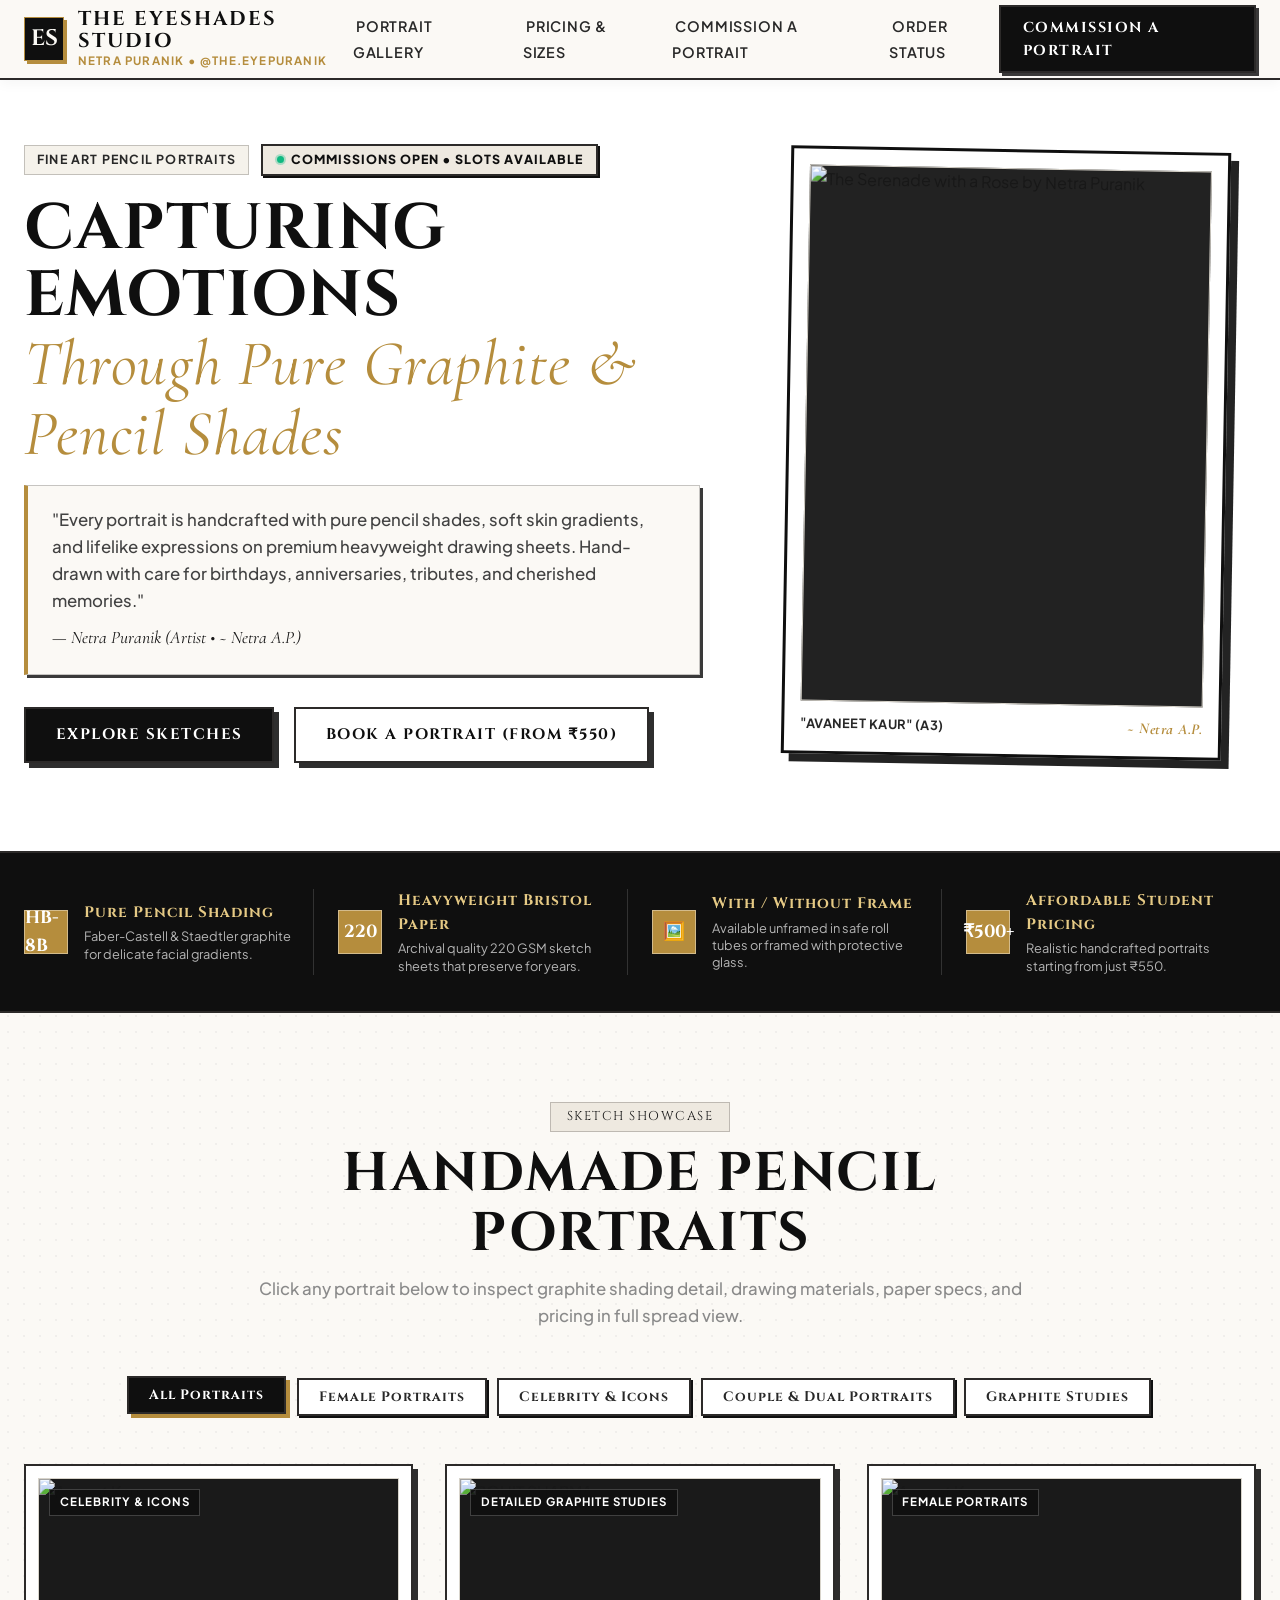
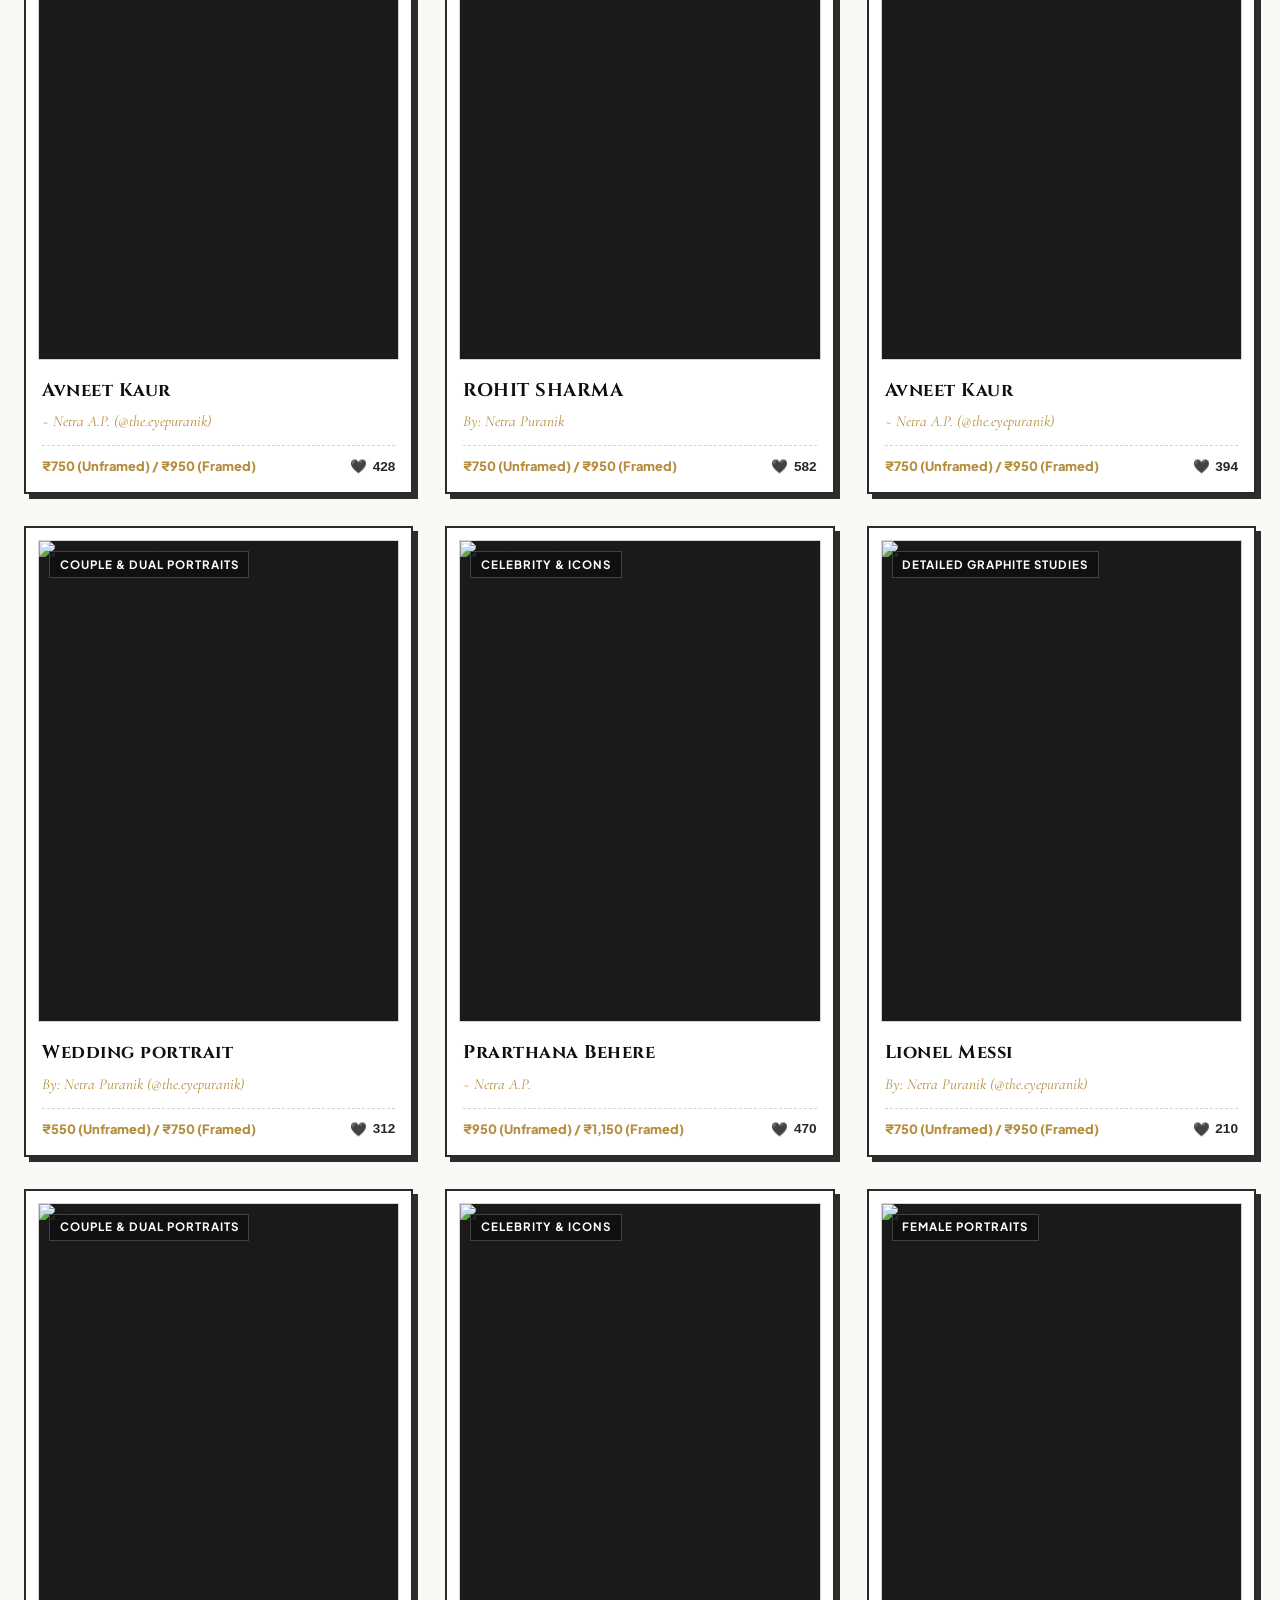
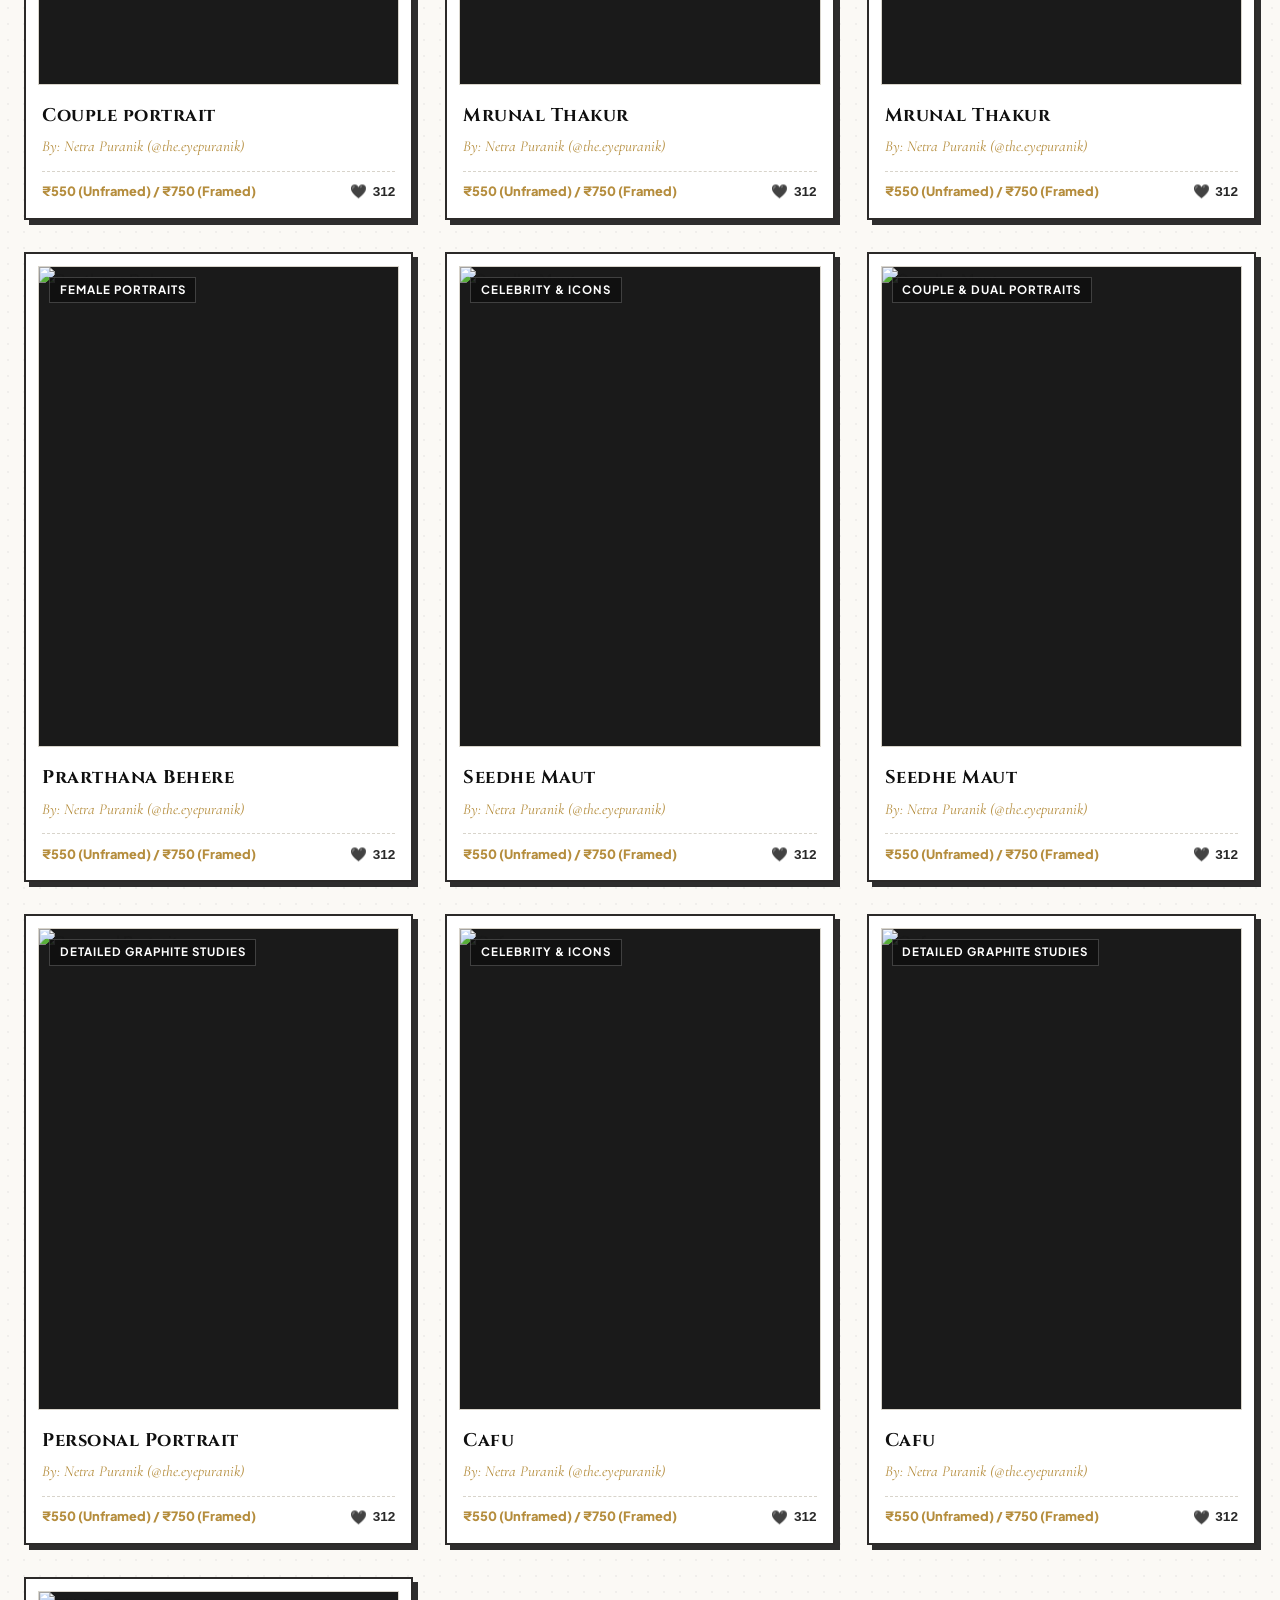
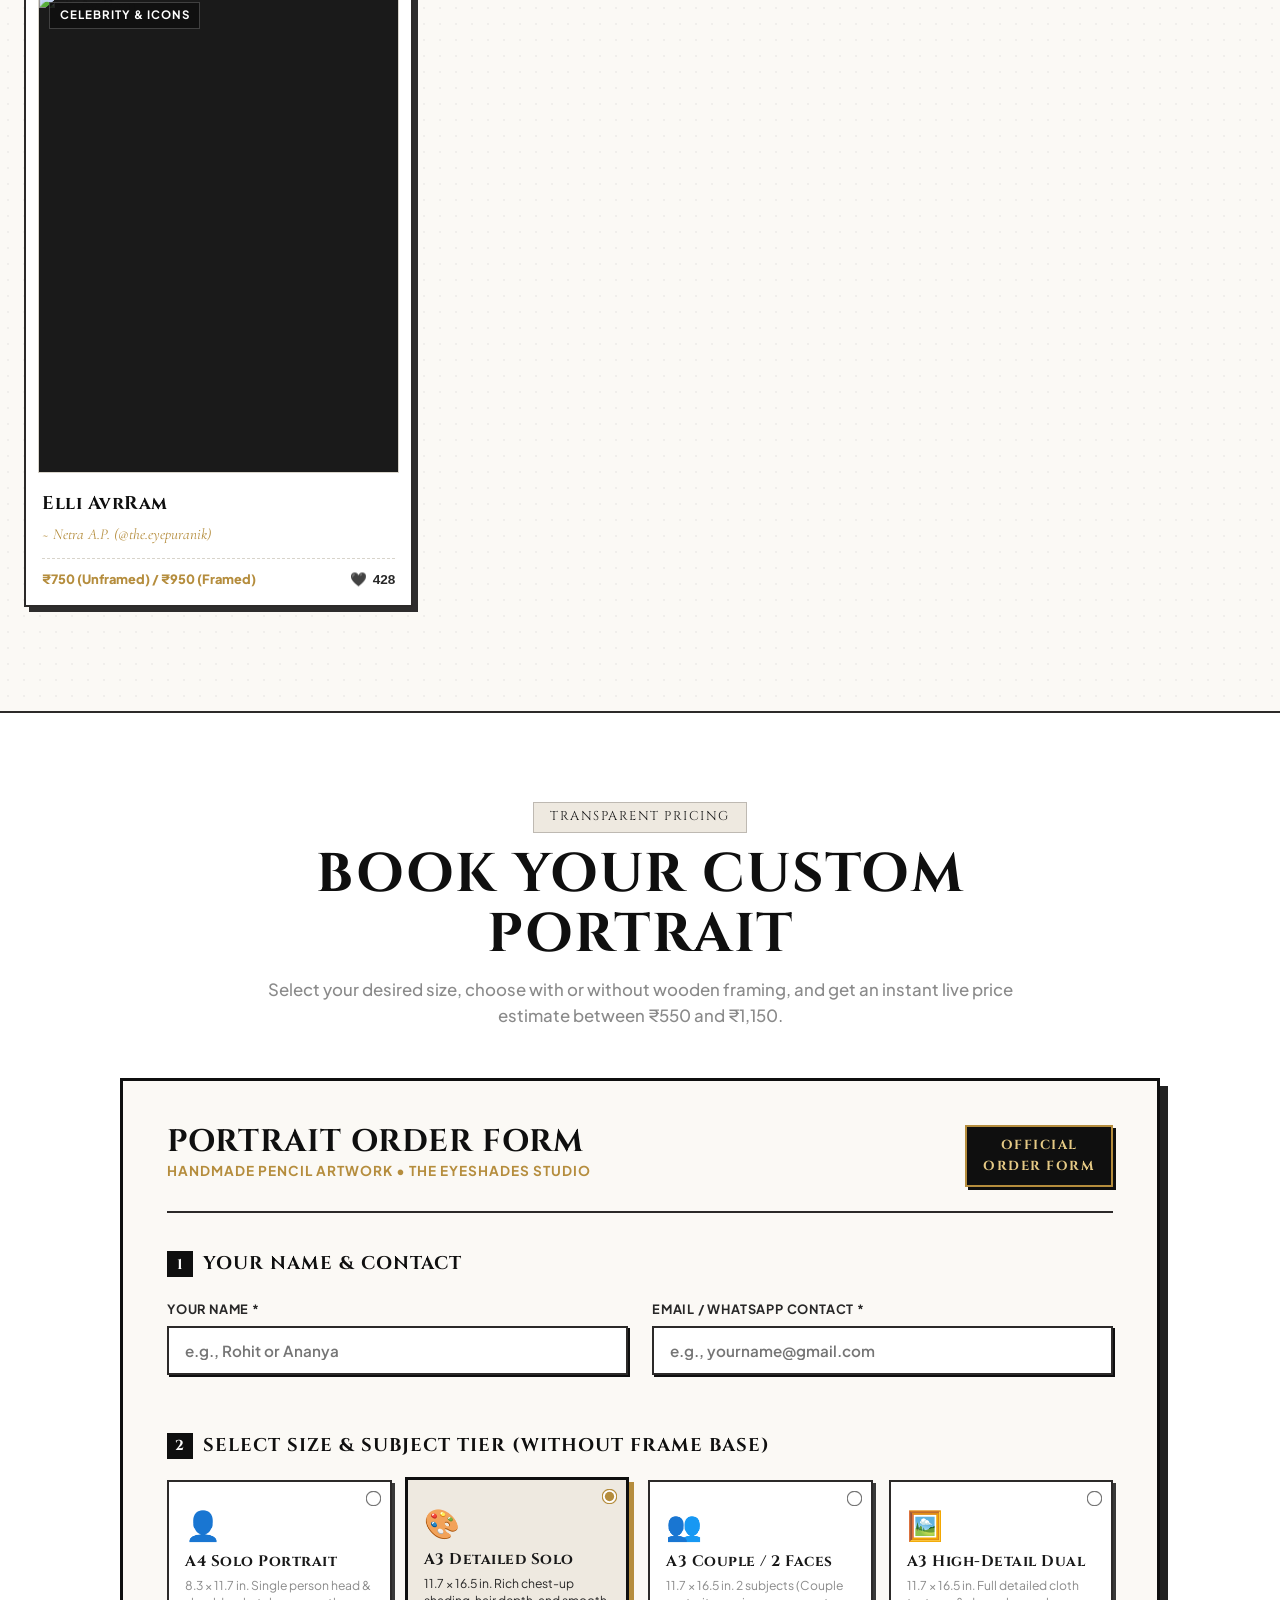
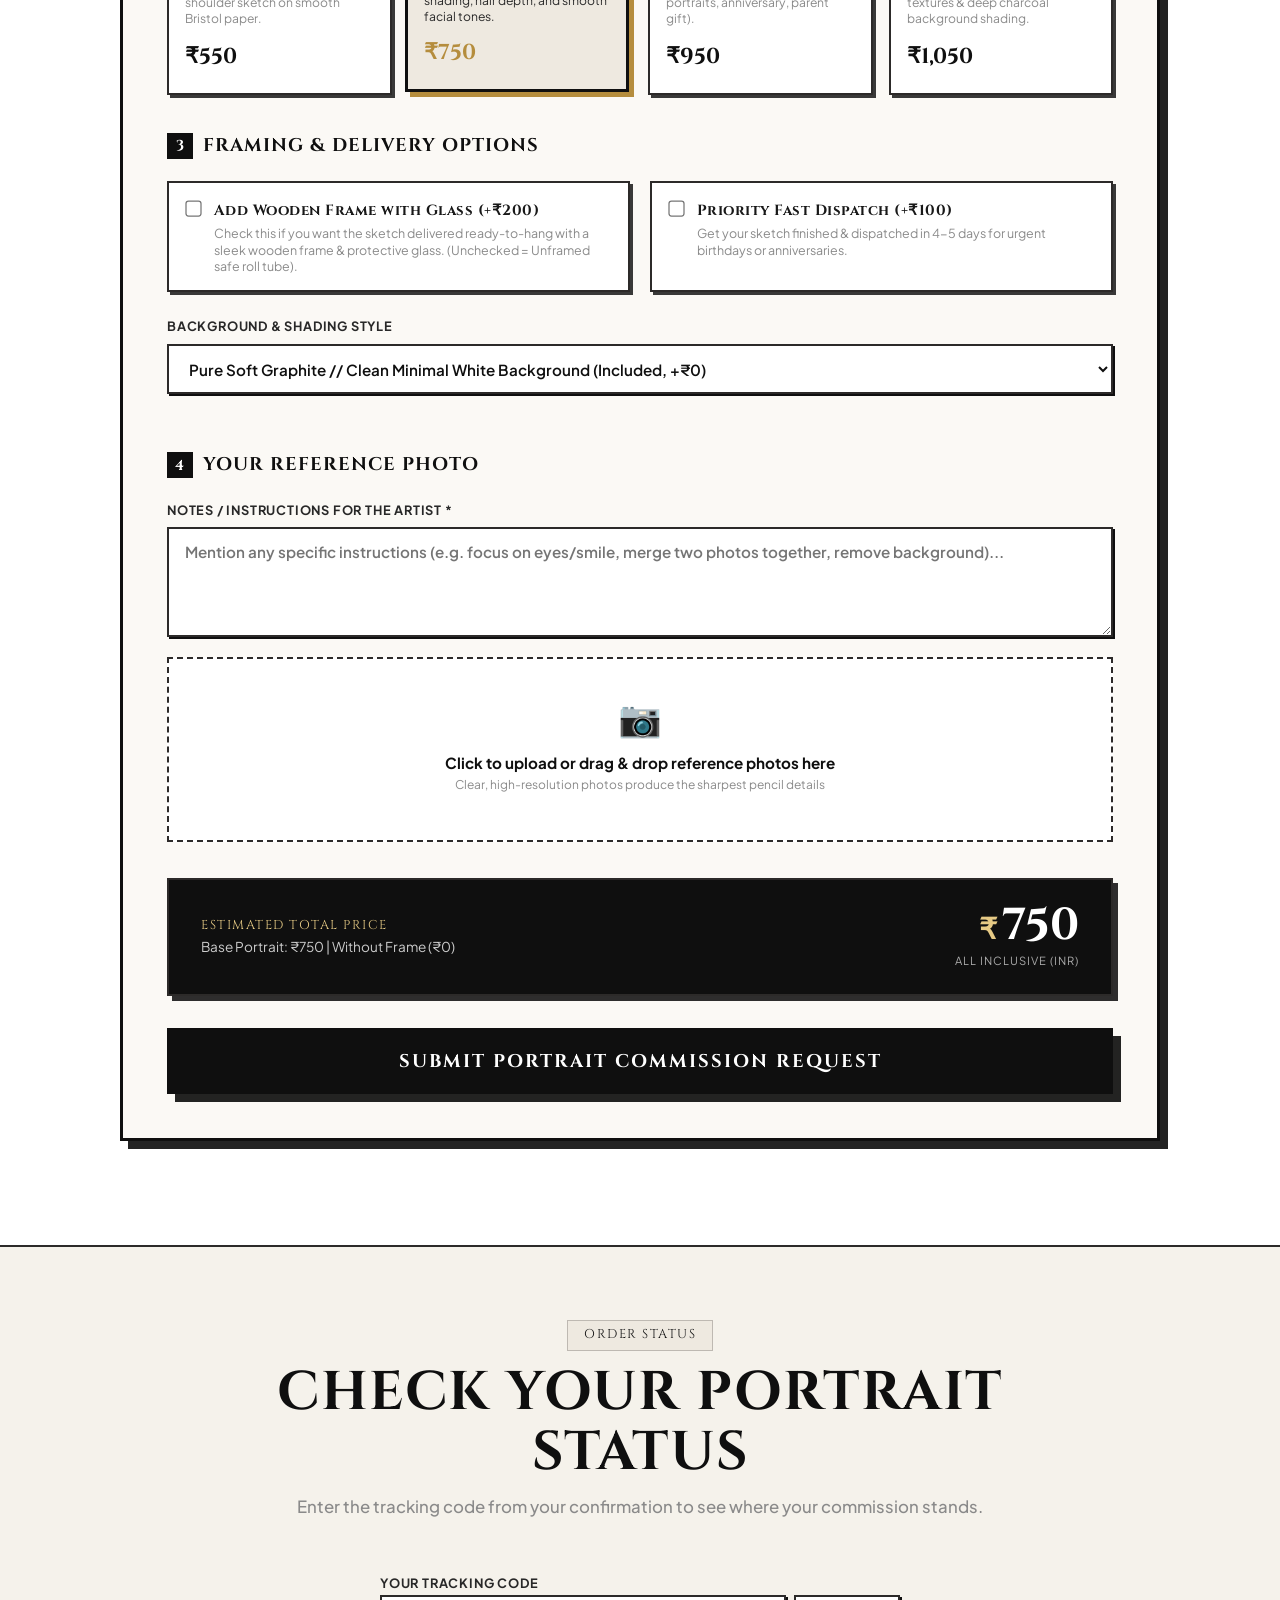
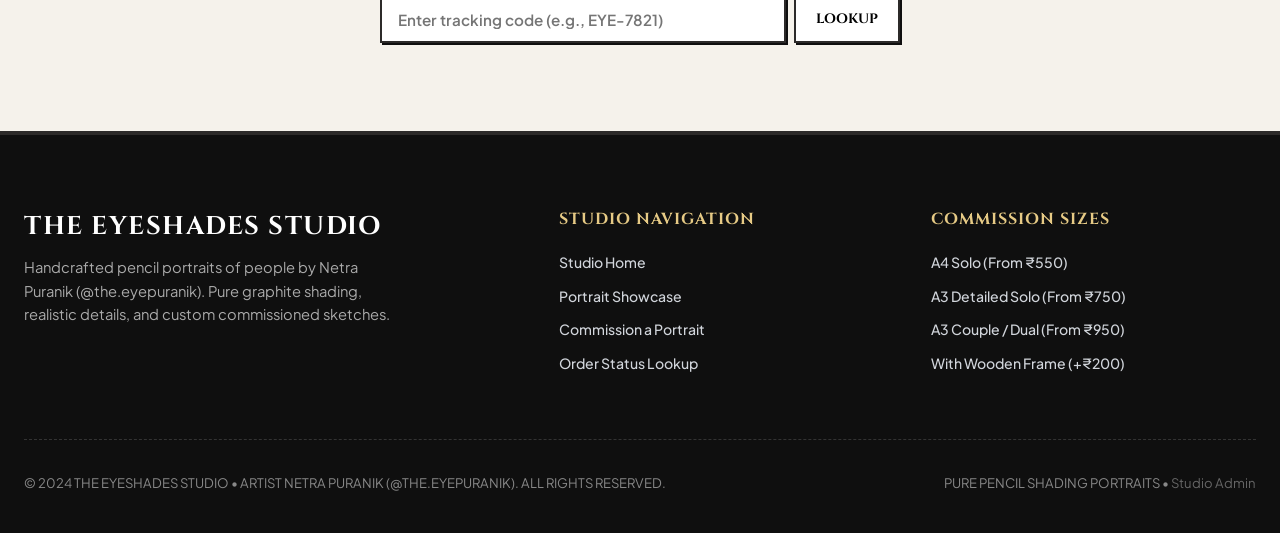
==== commit e453f762: "Update portrait caption to 'Avaneet Kaur'" ====
--- a/index.html
+++ b/index.html
@@ -88,7 +88,7 @@
               <img src="images/Avneet Kaur.jpeg" alt="The Serenade with a Rose by Netra Puranik" onerror="this.onerror=null; this.src='images/portrait_rohit_sharma.jpg';">
             </div>
             <div class="portrait-frame-caption">
-              <span>"The Serenade with a Rose" (A3)</span>
+              <span>"Avaneet Kaur" (A3)</span>
               <span class="signature-stamp">~ Netra A.P.</span>
             </div>
           </div>
@@ -531,4 +531,4 @@
   <script src="api.js"></script>
   <script src="app.js"></script>
 </body>
-</html>+</html>
